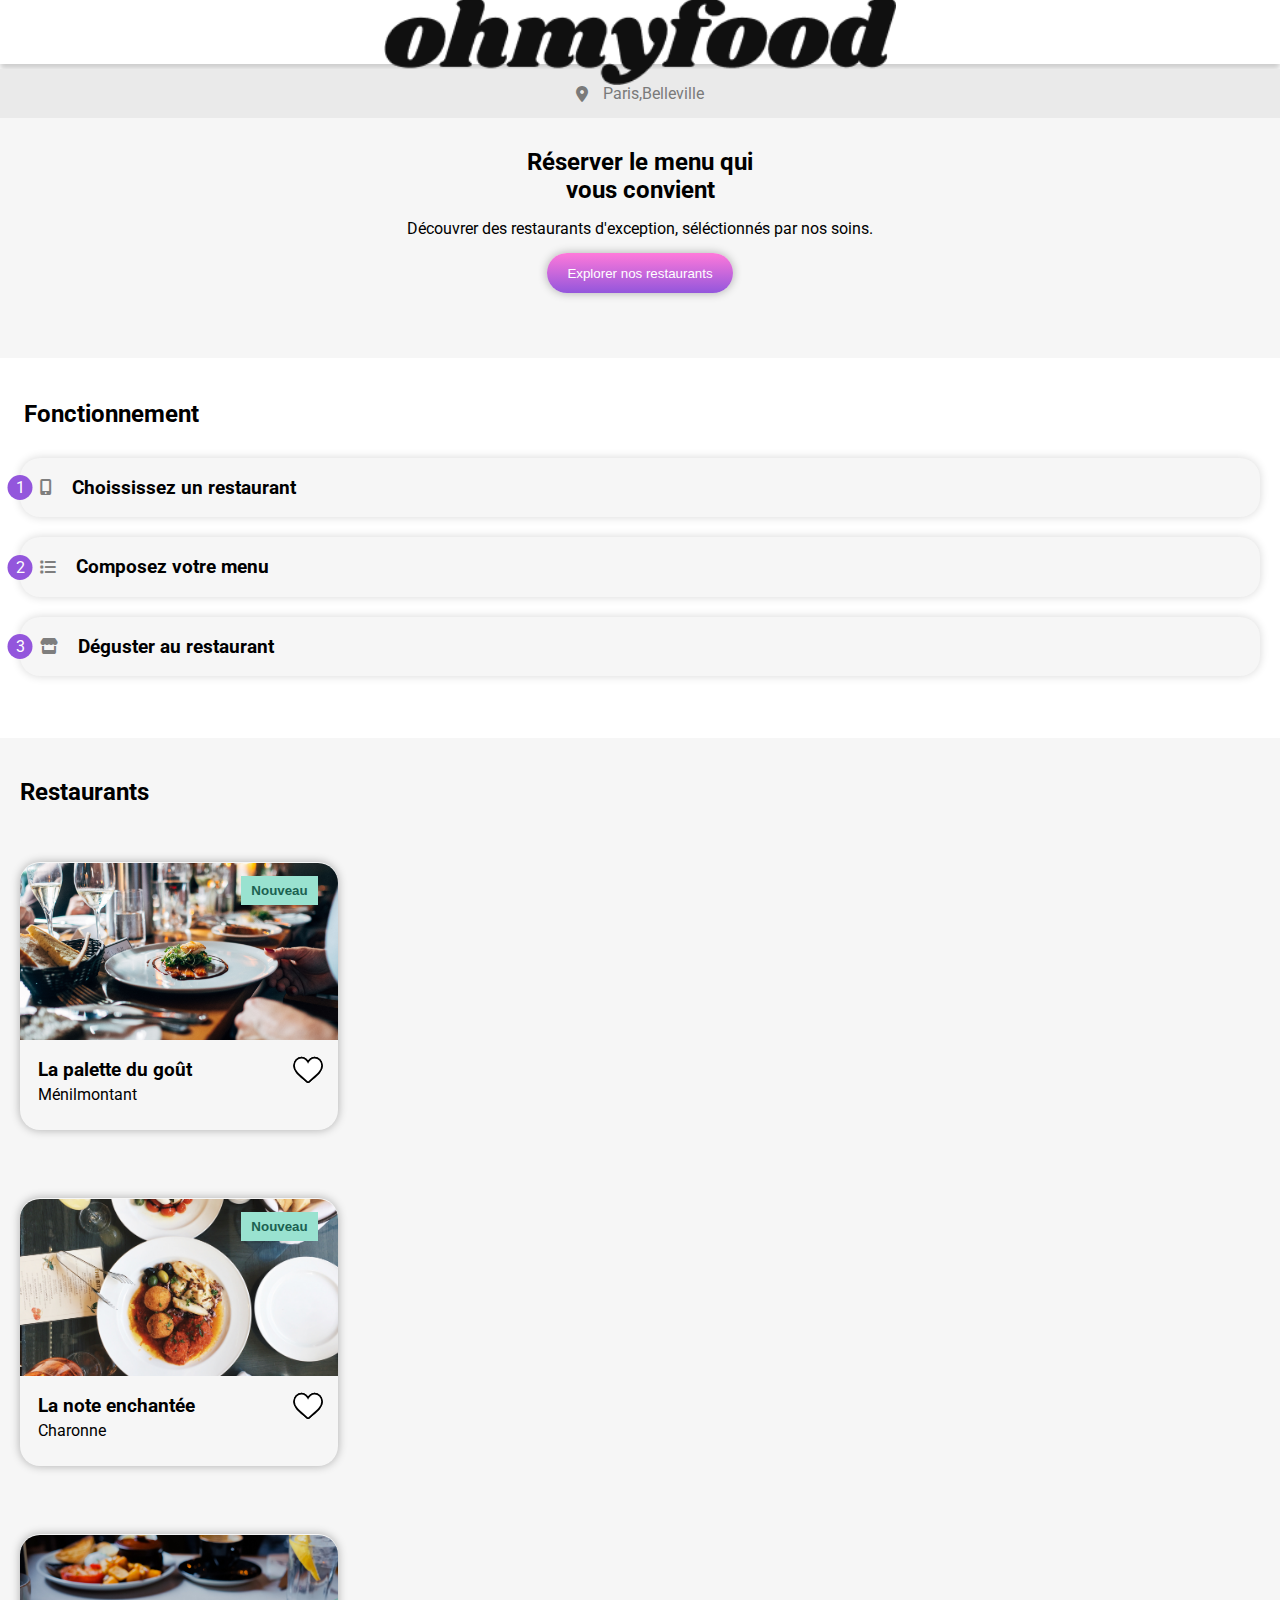
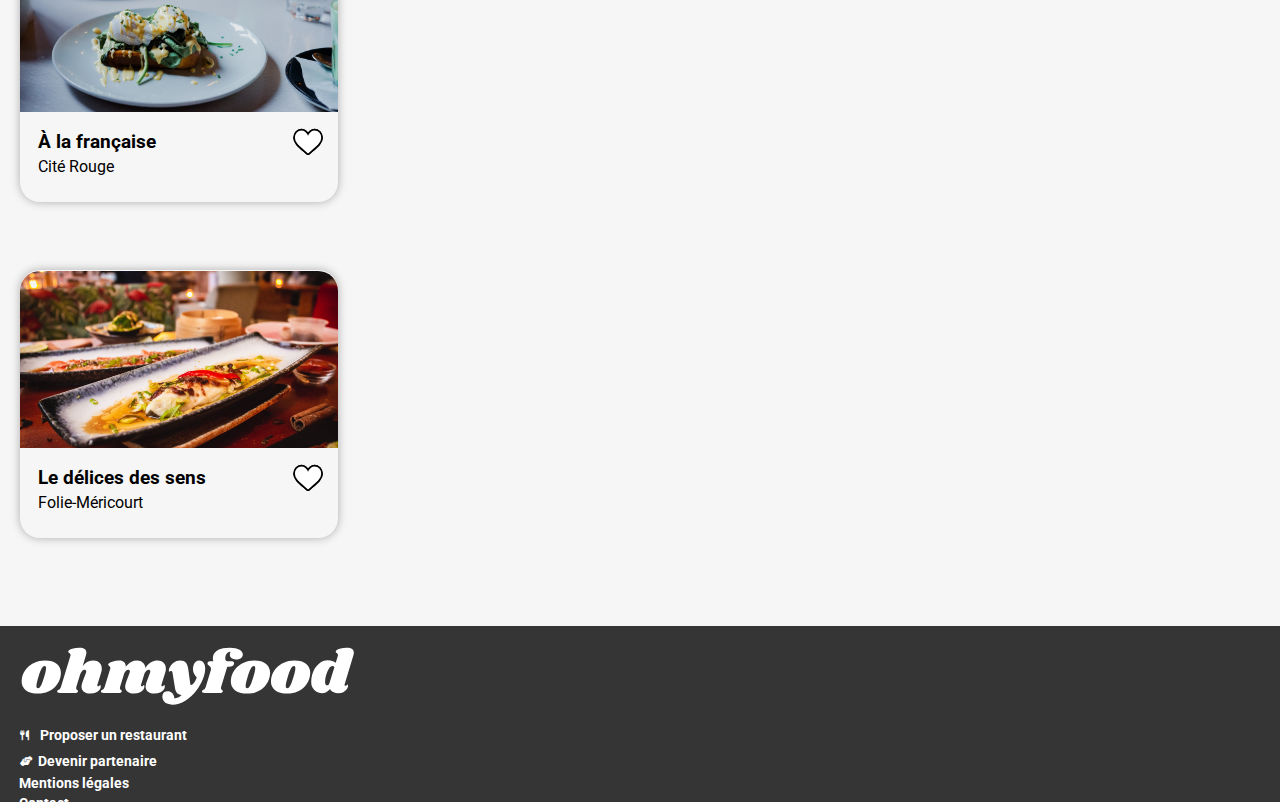
==== index.html @ 9f4c678b "Version Accueil finalisée" ====
<!DOCTYPE html>
<html lang="en">
<head>
    <meta charset="UTF-8">
    <meta http-equiv="X-UA-Compatible" content="IE=edge">
    <meta name="viewport" content="width=device-width, initial-scale=1.0">
    <link rel="stylesheet" href="css/scss/style.css">
    <link rel="stylesheet" href="https://cdnjs.cloudflare.com/ajax/libs/font-awesome/6.1.2/css/all.min.css">
    <link rel="preconnect" href="https://fonts.gstatic.com">
    <link href="https://fonts.googleapis.com/css2?family=Roboto:ital,wght@0,300;0,400;0,500;0,700;1,300;1,400;1,500&display=swap" rel="stylesheet">
    <link href="https://fonts.googleapis.com/css2?family=Shrikhand&display=swap" rel="stylesheet">
    <title>Document</title>
</head>
<body>
   <!-- Loading spinner -->
  <div class="spinner">
    <div class="spinner__border">
      <div class="spinner__center"></div>
    </div>
  </div>
    <header>
        <div>
            <img src="images/logo/ohmyfood.png" alt="" >
        </div>
        <div>
            <i class="fa-solid fa-location-dot"></i>
            <p>Paris,Belleville</p>
        </div>
        
        <div>
            <h1>Réserver le menu qui vous convient</h1>
            <p>Découvrer des restaurants d'exception, séléctionnés par nos soins.</p>
            <button>Explorer nos restaurants</button>
        </div>
    </header>
    <main>
        <div class="sec1">
            <h2>Fonctionnement</h2>
            <div class="categorie-restaurant">
                <div class="process-number">1</div>
                <div class="process-icon" ><i class="fa-solid fa-mobile-screen-button"></i></div>
                <h3>Choississez un restaurant</h3>
            </div>
            <div class="categorie-restaurant">
                <div class="process-number">2</div>
                <div class="process-icon" ><i class="fa-solid fa-list"></i></div>
                <h3>Composez votre menu</h3>
            </div>
            <div class="categorie-restaurant">
                <div class="process-number">3</div>
                <div class="process-icon" ><i class="fa-solid fa-store"></i></div>
                <h3>Déguster au restaurant</h3>
            </div> 
        </div>
        <div class="sec2">
            <h2>Restaurants</h2>
            <div>
                <a href="pages-menu/la-palette-du-goût.html">
                    <div class="restaurant-card">
                        <img src="images/restaurants/restaurant1.jpg" class="image" alt="">
                        <button class="restaurant-card-new"><p>Nouveau</p></button>
                        <h3>La palette du goût</h3>
                        <p>Ménilmontant</p>
                        <svg class="heart heart-full" viewBox="-20 0 550 550"  xml:space="preserve">
                            <path d="M376,30c-27.783,0-53.255,8.804-75.707,26.168c-21.525,16.647-35.856,37.85-44.293,53.268
                                     c-8.437-15.419-22.768-36.621-44.293-53.268C189.255,38.804,163.783,30,136,30C58.468,30,0,93.417,0,177.514
                                     c0,90.854,72.943,153.015,183.369,247.118c18.752,15.981,40.007,34.095,62.099,53.414C248.38,480.596,252.12,482,256,482
                                     s7.62-1.404,10.532-3.953c22.094-19.322,43.348-37.435,62.111-53.425C439.057,330.529,512,268.368,512,177.514
                                     C512,93.417,453.532,30,376,30z"/>
                          <defs>
                            <linearGradient id="text-fill">
                                  <stop offset="0%" stop-color="#9356DC" />
                                  <stop offset="100%" stop-color="#FF79DA" />
                            </linearGradient>
                          </defs>                                   
                        </svg>
                
                        <svg class="heart heart-empty" viewBox="-20 0 550 550"  xml:space="preserve">
                            <path d="M376,30c-27.783,0-53.255,8.804-75.707,26.168c-21.525,16.647-35.856,37.85-44.293,53.268
                                     c-8.437-15.419-22.768-36.621-44.293-53.268C189.255,38.804,163.783,30,136,30C58.468,30,0,93.417,0,177.514
                                     c0,90.854,72.943,153.015,183.369,247.118c18.752,15.981,40.007,34.095,62.099,53.414C248.38,480.596,252.12,482,256,482
                                     s7.62-1.404,10.532-3.953c22.094-19.322,43.348-37.435,62.111-53.425C439.057,330.529,512,268.368,512,177.514
                                     C512,93.417,453.532,30,376,30z"/>
                          <defs>
                            <linearGradient>
                                  <stop offset="0%" stop-color="#9356DC" />
                                  <stop offset="100%" stop-color="#FF79DA" />
                            </linearGradient>
                          </defs>                                   
                        </svg>
                    </div>
                </a>
                <a href="pages-menu/la-note-enchantée.html">
                    <div class="restaurant-card">
                        <img src="images/restaurants/restaurant2.jpg" class="image" alt="">
                        <button class="restaurant-card-new"><p>Nouveau</p></button>
                        <h3>La note enchantée</h3>
                        <p>Charonne</p>
                        <svg class="heart heart-full" viewBox="-20 0 550 550"  xml:space="preserve">
                            <path d="M376,30c-27.783,0-53.255,8.804-75.707,26.168c-21.525,16.647-35.856,37.85-44.293,53.268
                                     c-8.437-15.419-22.768-36.621-44.293-53.268C189.255,38.804,163.783,30,136,30C58.468,30,0,93.417,0,177.514
                                     c0,90.854,72.943,153.015,183.369,247.118c18.752,15.981,40.007,34.095,62.099,53.414C248.38,480.596,252.12,482,256,482
                                     s7.62-1.404,10.532-3.953c22.094-19.322,43.348-37.435,62.111-53.425C439.057,330.529,512,268.368,512,177.514
                                     C512,93.417,453.532,30,376,30z"/>
                          <defs>
                            <linearGradient id="text-fill">
                                  <stop offset="0%" stop-color="#9356DC" />
                                  <stop offset="100%" stop-color="#FF79DA" />
                            </linearGradient>
                          </defs>                                   
                        </svg>
                
                        <svg class="heart heart-empty" viewBox="-20 0 550 550"  xml:space="preserve">
                            <path d="M376,30c-27.783,0-53.255,8.804-75.707,26.168c-21.525,16.647-35.856,37.85-44.293,53.268
                                     c-8.437-15.419-22.768-36.621-44.293-53.268C189.255,38.804,163.783,30,136,30C58.468,30,0,93.417,0,177.514
                                     c0,90.854,72.943,153.015,183.369,247.118c18.752,15.981,40.007,34.095,62.099,53.414C248.38,480.596,252.12,482,256,482
                                     s7.62-1.404,10.532-3.953c22.094-19.322,43.348-37.435,62.111-53.425C439.057,330.529,512,268.368,512,177.514
                                     C512,93.417,453.532,30,376,30z"/>
                          <defs>
                            <linearGradient>
                                  <stop offset="0%" stop-color="#9356DC" />
                                  <stop offset="100%" stop-color="#FF79DA" />
                            </linearGradient>
                          </defs>                                   
                        </svg>
                    </div>
                </a>
                
                <a href="pages-menu/a-la-francaise.html">
                    <div class="restaurant-card">
                        <img src="images/restaurants/restaurant3.jpg" class="image" alt="">
                        <h3>À la française</h3>
                        <p>Cité Rouge</p>
                        <svg class="heart heart-full" viewBox="-20 0 550 550"  xml:space="preserve">
                            <path d="M376,30c-27.783,0-53.255,8.804-75.707,26.168c-21.525,16.647-35.856,37.85-44.293,53.268
                                     c-8.437-15.419-22.768-36.621-44.293-53.268C189.255,38.804,163.783,30,136,30C58.468,30,0,93.417,0,177.514
                                     c0,90.854,72.943,153.015,183.369,247.118c18.752,15.981,40.007,34.095,62.099,53.414C248.38,480.596,252.12,482,256,482
                                     s7.62-1.404,10.532-3.953c22.094-19.322,43.348-37.435,62.111-53.425C439.057,330.529,512,268.368,512,177.514
                                     C512,93.417,453.532,30,376,30z"/>
                          <defs>
                            <linearGradient id="text-fill">
                                  <stop offset="0%" stop-color="#9356DC" />
                                  <stop offset="100%" stop-color="#FF79DA" />
                            </linearGradient>
                          </defs>                                   
                        </svg>
                
                        <svg class="heart heart-empty" viewBox="-20 0 550 550"  xml:space="preserve">
                            <path d="M376,30c-27.783,0-53.255,8.804-75.707,26.168c-21.525,16.647-35.856,37.85-44.293,53.268
                                     c-8.437-15.419-22.768-36.621-44.293-53.268C189.255,38.804,163.783,30,136,30C58.468,30,0,93.417,0,177.514
                                     c0,90.854,72.943,153.015,183.369,247.118c18.752,15.981,40.007,34.095,62.099,53.414C248.38,480.596,252.12,482,256,482
                                     s7.62-1.404,10.532-3.953c22.094-19.322,43.348-37.435,62.111-53.425C439.057,330.529,512,268.368,512,177.514
                                     C512,93.417,453.532,30,376,30z"/>
                          <defs>
                            <linearGradient>
                                  <stop offset="0%" stop-color="#9356DC" />
                                  <stop offset="100%" stop-color="#FF79DA" />
                            </linearGradient>
                          </defs>                                   
                        </svg>
                    </div>
                </a>
                <a href="pages-menu/Le-délice-des-sens.html">
                    <div class="restaurant-card">
                        <img src="images/restaurants/restaurant4.jpg" class="image" alt="">
                        <h3>Le délices des sens</h3>
                        <p>Folie-Méricourt</p>
                        <svg class="heart heart-full" viewBox="-20 0 550 550"  xml:space="preserve">
                            <path d="M376,30c-27.783,0-53.255,8.804-75.707,26.168c-21.525,16.647-35.856,37.85-44.293,53.268
                                     c-8.437-15.419-22.768-36.621-44.293-53.268C189.255,38.804,163.783,30,136,30C58.468,30,0,93.417,0,177.514
                                     c0,90.854,72.943,153.015,183.369,247.118c18.752,15.981,40.007,34.095,62.099,53.414C248.38,480.596,252.12,482,256,482
                                     s7.62-1.404,10.532-3.953c22.094-19.322,43.348-37.435,62.111-53.425C439.057,330.529,512,268.368,512,177.514
                                     C512,93.417,453.532,30,376,30z"/>
                          <defs>
                            <linearGradient id="text-fill">
                                  <stop offset="0%" stop-color="#9356DC" />
                                  <stop offset="100%" stop-color="#FF79DA" />
                            </linearGradient>
                          </defs>                                   
                        </svg>
                
                        <svg class="heart heart-empty" viewBox="-20 0 550 550"  xml:space="preserve">
                            <path d="M376,30c-27.783,0-53.255,8.804-75.707,26.168c-21.525,16.647-35.856,37.85-44.293,53.268
                                     c-8.437-15.419-22.768-36.621-44.293-53.268C189.255,38.804,163.783,30,136,30C58.468,30,0,93.417,0,177.514
                                     c0,90.854,72.943,153.015,183.369,247.118c18.752,15.981,40.007,34.095,62.099,53.414C248.38,480.596,252.12,482,256,482
                                     s7.62-1.404,10.532-3.953c22.094-19.322,43.348-37.435,62.111-53.425C439.057,330.529,512,268.368,512,177.514
                                     C512,93.417,453.532,30,376,30z"/>
                          <defs>
                            <linearGradient>
                                  <stop offset="0%" stop-color="#9356DC" />
                                  <stop offset="100%" stop-color="#FF79DA" />
                            </linearGradient>
                          </defs>                                   
                        </svg>
                    </div>
                </a>
            </div>
        </div>
    </main>
    
    <footer>
        <img src="images/logo/ohmyfood.svg" alt="">
        <div>
            <i class="fas fa-utensils"></i>
            <h4>Proposer un restaurant</h4>
        </div>
        <div>
            <i class="fas fa-hands-helping"></i>
            <h4>Devenir partenaire</h4>
        </div>
        <h4>Mentions légales</h4>
        <h4>Contact</h4>
    </footer>
    
</body>
</html>
---- css/scss/style.css ----
header div:first-child {
  display: flex;
  flex-direction: column;
  justify-content: center;
  align-items: center;
}

header div:first-child img {
  margin: 0 auto;
}

.spinner {
  height: 100%;
  background: white;
  margin: auto;
  position: fixed;
  top: 0;
  left: 0;
  right: 0;
  bottom: 0;
  z-index: 20;
  -webkit-animation: spinner 2s linear;
          animation: spinner 2s linear;
  visibility: hidden;
}
.spinner__border {
  display: flex;
  justify-content: center;
  align-items: center;
  border: 10px solid transparent;
  border-top: 10px solid #b997e3;
  border-bottom: 10px solid rgb(105, 16, 105);
  border-radius: 50%;
  width: 100px;
  height: 100px;
  margin: auto;
  position: fixed;
  top: 0;
  left: 0;
  right: 0;
  bottom: 0;
  -webkit-animation: spinner-border 2s linear;
          animation: spinner-border 2s linear;
  z-index: 10;
  visibility: hidden;
}
.spinner__center {
  width: 15px;
  height: 15px;
  border-radius: 50%;
  background-color: #31957c;
}

@-webkit-keyframes spinner {
  0% {
    visibility: visible;
    opacity: 0.9;
  }
  70% {
    opacity: 0.9;
  }
  100% {
    opacity: 0;
    visibility: hidden;
  }
}

@keyframes spinner {
  0% {
    visibility: visible;
    opacity: 0.9;
  }
  70% {
    opacity: 0.9;
  }
  100% {
    opacity: 0;
    visibility: hidden;
  }
}
@-webkit-keyframes spinner-border {
  0% {
    visibility: visible;
    opacity: 1;
  }
  70% {
    opacity: 1;
  }
  100% {
    transform: rotate(360deg);
    opacity: 0;
    visibility: hidden;
  }
}
@keyframes spinner-border {
  0% {
    visibility: visible;
    opacity: 1;
  }
  70% {
    opacity: 1;
  }
  100% {
    transform: rotate(360deg);
    opacity: 0;
    visibility: hidden;
  }
}
body {
  font-family: "Roboto", sans-serif;
  padding: 0;
  margin: 0;
}

header div:first-child {
  box-shadow: 0px 5px 6px 0px rgba(0, 0, 0, 0.2);
  height: 64px;
}
header div:first-child img {
  width: 40%;
  margin-top: 18px;
}
header div:nth-child(2) {
  display: flex;
  justify-content: center;
  align-items: center;
  background-color: #EAEAEA;
  color: #7a7a7a;
  margin-top: 5px;
  height: 49px;
}
header div:nth-child(2) p {
  text-align: center;
}

header div:nth-child(3) {
  background-color: #F6F6F6;
  height: 240px;
}
header div:nth-child(3) h1 {
  font-size: 24px;
  text-align: center;
  padding-top: 30px;
  max-width: 250px;
  margin: 0 auto;
}
header div:nth-child(3) p {
  text-align: center;
  margin: 15px 20px;
}
header div:nth-child(3) button {
  margin: 0 auto;
  display: flex;
  opacity: 1;
  background: linear-gradient(180deg, #ff79da 0%, #9356dc 100%);
  color: white;
  padding: 0 20px;
  height: 40px;
  align-items: center;
  border: none;
  border-radius: 200px;
  box-shadow: 0px 0px 10px 0px rgba(0, 0, 0, 0.3);
}
header div:nth-child(3) button:hover {
  opacity: 0.8;
  cursor: pointer;
  transition: 0.3s;
  box-shadow: 0px 0px 10px 0px rgba(0, 0, 0, 0.6);
}

.categorie-restaurant {
  background-color: #F6F6F6;
  display: flex;
  align-items: center;
  background: #f6f6f6;
  height: auto;
  width: auto;
  margin: 10px 20px;
  border-radius: 20px;
  position: relative;
  box-shadow: 0px 0px 10px 0px rgba(0, 0, 0, 0.16);
}

.categorie-restaurant:hover {
  opacity: 0.8;
  cursor: pointer;
  transition: 0.3s;
  box-shadow: 0px 0px 10px 0px rgba(0, 0, 0, 0.6);
  background: white;
}

.process-number {
  background-color: #9356DC;
  color: white;
  position: absolute;
  padding: 3px 8px 3px 8px;
  border-radius: 500px;
  transform: translateX(-50%);
}

.process-icon {
  color: #7E7E7E;
  margin: 0 20px;
}

.sec1 {
  display: flex;
  justify-content: center;
  flex-direction: column;
}

.sec2 {
  margin-top: 52px;
  background: #f6f6f6;
  padding: 20px;
  display: flex;
  justify-content: center;
  align-items: center;
  flex-direction: column;
  align-items: flex-start;
}

.image {
  -o-object-fit: cover;
     object-fit: cover;
  height: 177px;
  width: 100%;
  border-radius: 20px 20px 0 0;
  margin-top: -25px;
}

.restaurant-card {
  position: relative;
  display: flex;
  flex-direction: column;
  justify-content: center;
  -webkit-box-align: end;
  -ms-flex-align: end;
  width: 318px;
  border-radius: 20px;
  transform: scale(1);
  box-shadow: 0px 0px 10px 0px rgba(0, 0, 0, 0.3);
  height: 268px;
  margin: 36px 0 68px 0;
}

.restaurant-card-new {
  display: flex;
  justify-content: center;
  align-items: center;
  position: absolute;
  background: #99e2d0;
  top: 14px;
  right: 20px;
  height: 29px;
  width: 77px;
  border: none;
}

.restaurant-card-new p {
  color: #1b6150;
  padding: 10px 20px;
  margin: 0;
  font-weight: bold;
}

.fa-solid.fa-location-dot {
  padding-right: 15px;
}

.sec1 h2 {
  margin-top: 42px;
  margin-left: 24px;
}

.restaurant-card h3 {
  margin-left: 18px;
}

body > main > div.sec2 > div > div > p {
  margin-top: -13px;
  margin-left: 18px;
}

.restaurant-card i {
  width: 2px;
  position: relative;
  top: -41px;
  left: 274px;
  font-size: 27px;
}

footer {
  margin-top: 0;
  background-color: #353535;
  height: 176px;
  color: white;
}

footer svg {
  color: white;
}

footer img {
  width: 26%;
  padding: 21px 0 0 21px;
}

footer div {
  display: flex;
  align-items: center;
}

body > footer > div:nth-child(2) > i {
  font-size: 10px;
  padding-right: 11px;
  margin-left: 20px;
}

body > footer > div:nth-child(3) > i {
  font-size: 10px;
  padding-right: 5px;
  margin-left: 20px;
}

footer h4 {
  font-size: 14px;
}

body > footer > div:nth-child(3) {
  margin-top: -28px;
}

body > footer > h4:nth-child(4) {
  margin: -12px 0 0px 19px;
}

body > footer > h4:nth-child(5) {
  margin: 4px 0 0px 19px;
}

body > main > div.sec2 > div > a {
  text-decoration: none;
  color: black;
}

body > main > div.sec2 > div > a > div > p {
  margin: -14px 0 0 18px;
}

i.fa-regular.fa-heart {
  width: 2px;
  position: relative;
  top: -41px;
  left: 274px;
  font-size: 27px;
}

i.fa-regular.fa-heart {
  width: 2px;
  position: relative;
  top: -41px;
  left: 274px;
  font-size: 27px;
}

.heart {
  width: 30px;
  stroke-width: 30;
  stroke: black;
  fill: white;
  cursor: pointer;
}

.heart-full {
  position: absolute;
  top: 194px;
  left: 273px;
  fill: url(#text-fill);
  stroke: none;
}

.heart-empty {
  width: 30px;
  position: absolute;
  top: 194px;
  left: 273px;
}
.heart-empty:hover {
  opacity: 0;
  transition: 0.5s;
}

.sec2 div:hover {
  cursor: pointer;
  transform: scale(1.03);
  transition: ease 0.4s;
}

.image-1 {
  width: 100%;
  height: 38vh;
}

.logo {
  width: 52%;
  padding: 15px;
  display: flex;
  margin: 0 auto;
}

.menu__sec1 {
  padding: 0 20px;
  width: 90%;
  max-width: 1230px;
  border-radius: 30px 30px 0 0;
  background-color: #F6F6F6;
  position: relative;
  top: -135px;
}
.menu__sec1 h1 {
  font-family: "Shrikhand", cursive;
  font-size: 24px;
  font-weight: bold;
  position: relative;
  top: 22px;
}

.heart {
  width: 30px;
  stroke-width: 30;
  stroke: black;
  fill: white;
  cursor: pointer;
}

.heart-full-2 {
  position: absolute;
  top: 24px;
  left: 316px;
  fill: url(#text-fill);
  stroke: none;
}

.heart-empty-2 {
  width: 30px;
  position: absolute;
  top: 24px;
  left: 316px;
}
.heart-empty-2:hover {
  opacity: 0;
  transition: 0.5s;
}/*# sourceMappingURL=style.css.map */
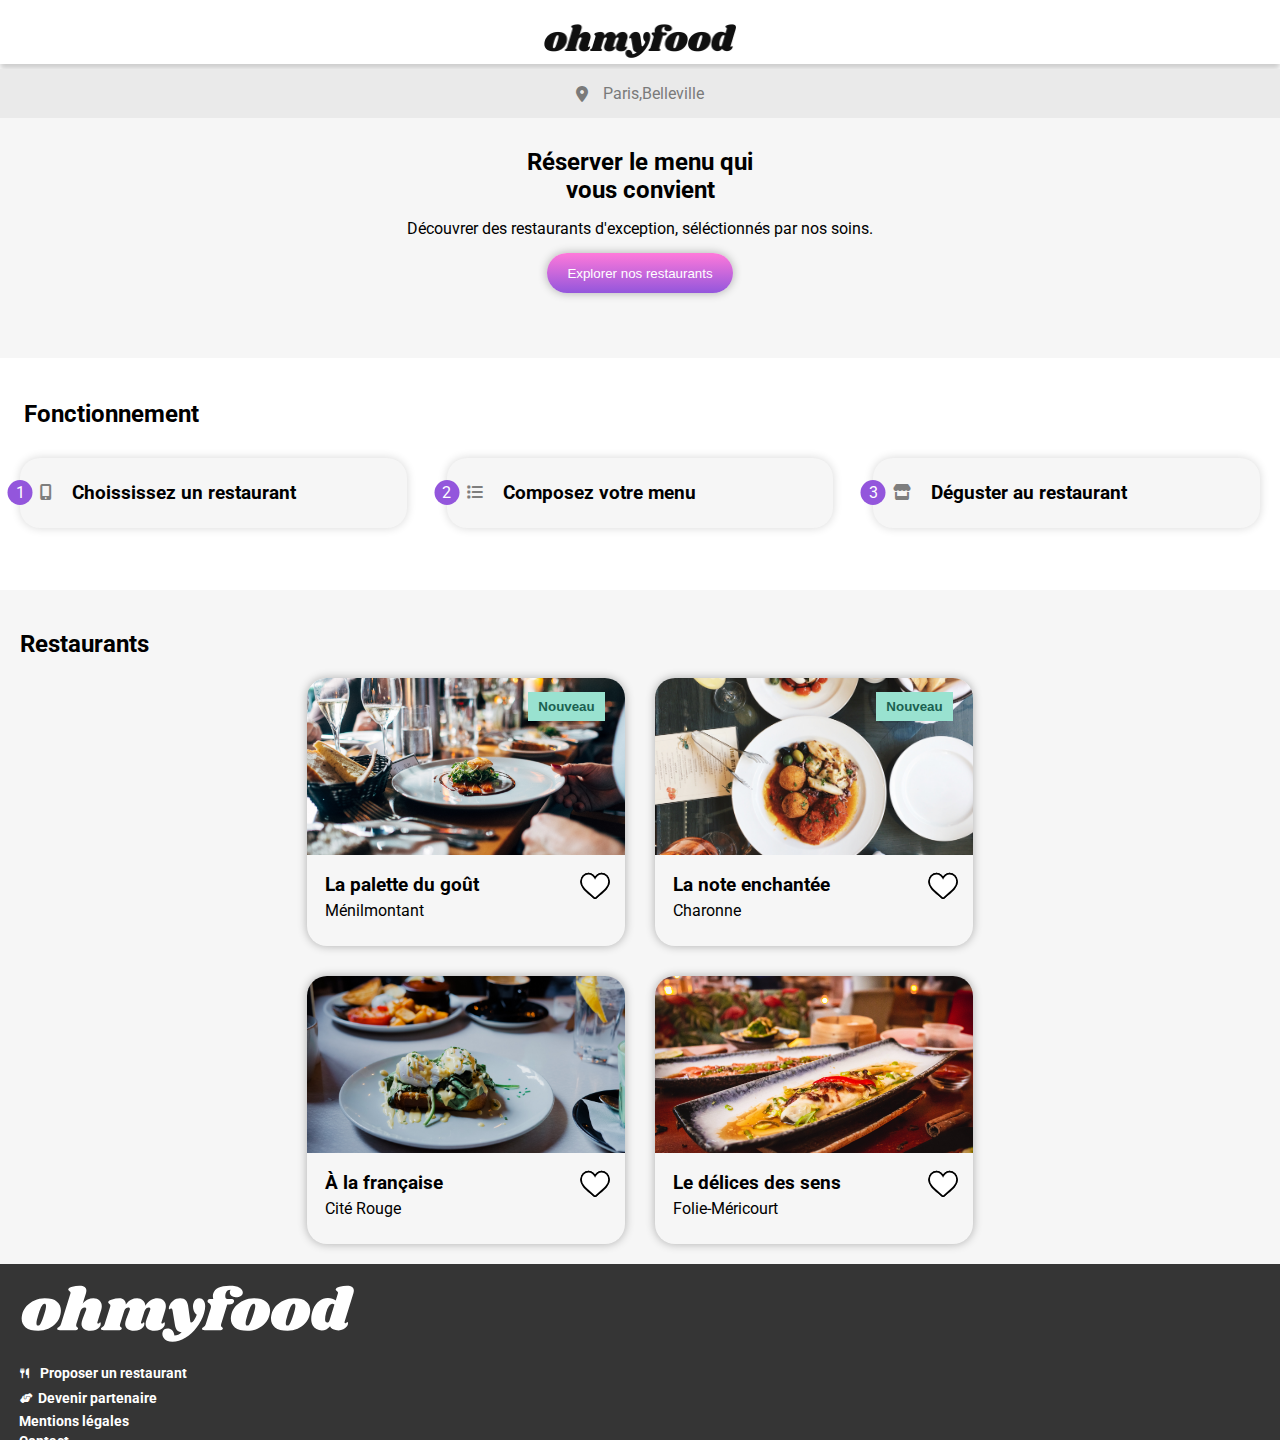
==== commit b9d723c2: "accueil version desktop finalisée" ====
--- a/index.html
+++ b/index.html
@@ -1,8 +1,7 @@
 <!DOCTYPE html>
-<html lang="en">
+<html lang="fr">
 <head>
     <meta charset="UTF-8">
-    <meta http-equiv="X-UA-Compatible" content="IE=edge">
     <meta name="viewport" content="width=device-width, initial-scale=1.0">
     <link rel="stylesheet" href="css/scss/style.css">
     <link rel="stylesheet" href="https://cdnjs.cloudflare.com/ajax/libs/font-awesome/6.1.2/css/all.min.css">
@@ -36,17 +35,17 @@
     <main>
         <div class="sec1">
             <h2>Fonctionnement</h2>
-            <div class="categorie-restaurant">
+            <div class="categorie-restaurant" id="restaurant-1">
                 <div class="process-number">1</div>
                 <div class="process-icon" ><i class="fa-solid fa-mobile-screen-button"></i></div>
                 <h3>Choississez un restaurant</h3>
             </div>
-            <div class="categorie-restaurant">
+            <div class="categorie-restaurant" id="restaurant-2">
                 <div class="process-number">2</div>
                 <div class="process-icon" ><i class="fa-solid fa-list"></i></div>
                 <h3>Composez votre menu</h3>
             </div>
-            <div class="categorie-restaurant">
+            <div class="categorie-restaurant" id="restaurant-3">
                 <div class="process-number">3</div>
                 <div class="process-icon" ><i class="fa-solid fa-store"></i></div>
                 <h3>Déguster au restaurant</h3>
@@ -55,7 +54,7 @@
         <div class="sec2">
             <h2>Restaurants</h2>
             <div>
-                <a href="pages-menu/la-palette-du-goût.html">
+                <a href="pages-menu/la-palette-du-goût.html" id="restaurant-card-1">
                     <div class="restaurant-card">
                         <img src="images/restaurants/restaurant1.jpg" class="image" alt="">
                         <button class="restaurant-card-new"><p>Nouveau</p></button>
@@ -90,8 +89,8 @@
                         </svg>
                     </div>
                 </a>
-                <a href="pages-menu/la-note-enchantée.html">
-                    <div class="restaurant-card">
+                <a href="pages-menu/la-note-enchantée.html" id="restaurant-card-2">
+                    <div class="restaurant-card" >
                         <img src="images/restaurants/restaurant2.jpg" class="image" alt="">
                         <button class="restaurant-card-new"><p>Nouveau</p></button>
                         <h3>La note enchantée</h3>
@@ -126,8 +125,8 @@
                     </div>
                 </a>
                 
-                <a href="pages-menu/a-la-francaise.html">
-                    <div class="restaurant-card">
+                <a href="pages-menu/a-la-francaise.html" id="restaurant-card-3">
+                    <div class="restaurant-card" >
                         <img src="images/restaurants/restaurant3.jpg" class="image" alt="">
                         <h3>À la française</h3>
                         <p>Cité Rouge</p>
@@ -160,8 +159,8 @@
                         </svg>
                     </div>
                 </a>
-                <a href="pages-menu/Le-délice-des-sens.html">
-                    <div class="restaurant-card">
+                <a href="pages-menu/Le-délice-des-sens.html" id="restaurant-card-4">
+                    <div class="restaurant-card" >
                         <img src="images/restaurants/restaurant4.jpg" class="image" alt="">
                         <h3>Le délices des sens</h3>
                         <p>Folie-Méricourt</p>
@@ -198,7 +197,7 @@
         </div>
     </main>
     
-    <footer>
+    <footer id="footer">
         <img src="images/logo/ohmyfood.svg" alt="">
         <div>
             <i class="fas fa-utensils"></i>
--- a/css/scss/style.css
+++ b/css/scss/style.css
@@ -290,8 +290,8 @@
   font-size: 27px;
 }
 
-footer {
-  margin-top: 0;
+#footer {
+  margin-top: 0px;
   background-color: #353535;
   height: 176px;
   color: white;
@@ -410,8 +410,8 @@
 }
 
 .menu__sec1 {
-  padding: 0 20px;
-  width: 90%;
+  height: 1351px;
+  width: 100%;
   max-width: 1230px;
   border-radius: 30px 30px 0 0;
   background-color: #F6F6F6;
@@ -419,11 +419,16 @@
   top: -135px;
 }
 .menu__sec1 h1 {
+  margin-left: 20px;
   font-family: "Shrikhand", cursive;
   font-size: 24px;
   font-weight: bold;
   position: relative;
   top: 22px;
+}
+
+#sec1 {
+  height: 1448px;
 }
 
 .heart {
@@ -451,4 +456,303 @@
 .heart-empty-2:hover {
   opacity: 0;
   transition: 0.5s;
+}
+
+.menu__sec1 h2:nth-child(2) {
+  margin-left: 20px;
+  margin-top: 48px;
+  font-weight: 400;
+  text-transform: uppercase;
+  font-size: 19px;
+}
+.menu__sec1 h2:nth-child(2)::after {
+  content: "";
+  width: 50px;
+  height: 4px;
+  background: #99e2d0;
+  position: absolute;
+  z-index: 20;
+  top: 108px;
+  left: 21px;
+  bottom: -8px;
+}
+
+body > div > h2:nth-child(6) {
+  margin-left: 20px;
+  margin-top: 48px;
+  font-weight: 400;
+  text-transform: uppercase;
+  font-size: 19px;
+}
+body > div > h2:nth-child(6)::after {
+  content: "";
+  width: 50px;
+  height: 4px;
+  background: #99e2d0;
+  position: absolute;
+  z-index: 20;
+  top: 498px;
+  left: 21px;
+  bottom: -8px;
+}
+
+body > div > h2:nth-child(7) {
+  margin-left: 20px;
+  margin-top: 48px;
+  font-weight: 400;
+  text-transform: uppercase;
+  font-size: 19px;
+}
+body > div > h2:nth-child(7)::after {
+  content: "";
+  width: 50px;
+  height: 4px;
+  background: #99e2d0;
+  position: absolute;
+  z-index: 20;
+  top: 607px;
+  left: 21px;
+  bottom: -8px;
+}
+
+body > div > h2:nth-child(10) {
+  margin-left: 20px;
+  margin-top: 48px;
+  font-weight: 400;
+  text-transform: uppercase;
+  font-size: 19px;
+}
+body > div > h2:nth-child(10)::after {
+  content: "";
+  width: 50px;
+  height: 4px;
+  background: #99e2d0;
+  position: absolute;
+  z-index: 20;
+  top: 894px;
+  left: 21px;
+  bottom: -8px;
+}
+
+body > div > h2:nth-child(11) {
+  margin-left: 20px;
+  margin-top: 48px;
+  font-weight: 400;
+  text-transform: uppercase;
+  font-size: 19px;
+}
+body > div > h2:nth-child(11)::after {
+  content: "";
+  width: 50px;
+  height: 4px;
+  background: #99e2d0;
+  position: absolute;
+  z-index: 20;
+  top: 1001px;
+  left: 21px;
+  bottom: -8px;
+}
+
+.menu__case__dish {
+  white-space: nowrap;
+  overflow: hidden;
+  position: relative;
+  cursor: pointer;
+  overflow: hidden;
+  display: flex;
+  flex-direction: column;
+  justify-content: space-between;
+  align-items: center;
+  width: 100%;
+  height: 70px;
+  border-radius: 15px;
+  background-color: white;
+  box-shadow: 5px 5px 15px 5px rgba(0, 0, 0, 0.1);
+}
+.menu__case__dish p {
+  margin: 0;
+  text-overflow: ellipsis;
+  overflow: hidden;
+}
+.menu__case__dish-title {
+  font-weight: bold;
+}
+.menu__case__price {
+  position: relative;
+  left: 288px;
+  top: -51px;
+  padding-right: 20px;
+  font-weight: bold;
+  padding-left: 7px;
+  width: 20px;
+}
+
+div.menu__case__dish-title > p {
+  position: absolute;
+  top: 19px;
+  left: 17px;
+}
+
+div.menu__case__dish-subtitle > p {
+  position: absolute;
+  top: 38px;
+  left: 17px;
+}
+
+.dish-and-price {
+  margin-left: 20px;
+  width: 90%;
+  margin-top: 20px;
+}
+
+.menu__contain-button {
+  display: flex;
+  justify-content: center;
+  align-items: center;
+  width: 100%;
+}
+.menu__button {
+  opacity: 1;
+  background: linear-gradient(180deg, rgb(117, 44, 96) 0%, rgb(140, 116, 170) 100%);
+  color: white;
+  padding: 0 20px;
+  border-radius: 200px;
+  box-shadow: 0px 0px 10px 0px rgba(0, 0, 0, 0.3);
+  padding: 10px 20px;
+  margin: 30px 0;
+  font-size: 18px;
+  background: linear-gradient(180deg, rgb(255, 121, 218) 0%, rgb(147, 86, 220) 100%);
+}
+.menu__button:hover {
+  opacity: 0.8;
+  cursor: pointer;
+  transition: 0.3s;
+  box-shadow: 0px 0px 10px 0px rgba(0, 0, 0, 0.6);
+}
+
+footer {
+  margin-top: -136px;
+  background-color: #353535;
+  height: 176px;
+  color: white;
+}
+
+.dish-and-price {
+  -webkit-animation: fadeInAnimation ease 10s;
+          animation: fadeInAnimation ease 10s;
+  -webkit-animation-fill-mode: forwards;
+          animation-fill-mode: forwards;
+  -webkit-animation-iteration-count: 1;
+          animation-iteration-count: 1;
+}
+
+@-webkit-keyframes fadeInAnimation {
+  0% {
+    opacity: 0;
+  }
+  100% {
+    opacity: 1;
+  }
+}
+
+@keyframes fadeInAnimation {
+  0% {
+    opacity: 0;
+  }
+  100% {
+    opacity: 1;
+  }
+}
+#case-1 {
+  -webkit-animation-delay: 0.4s;
+          animation-delay: 0.4s;
+}
+
+#case-2 {
+  -webkit-animation-delay: 0.5s;
+          animation-delay: 0.5s;
+}
+
+#case-3 {
+  -webkit-animation-delay: 0.6s;
+          animation-delay: 0.6s;
+}
+
+#case-4 {
+  -webkit-animation-delay: 0.7s;
+          animation-delay: 0.7s;
+}
+
+#case-5 {
+  -webkit-animation-delay: 0.8s;
+          animation-delay: 0.8s;
+}
+
+#case-6 {
+  -webkit-animation-delay: 0.9s;
+          animation-delay: 0.9s;
+}
+
+#case-7 {
+  -webkit-animation-delay: 1s;
+          animation-delay: 1s;
+}
+
+#case-8 {
+  -webkit-animation-delay: 1.1s;
+          animation-delay: 1.1s;
+}
+
+#case-9 {
+  -webkit-animation-delay: 1.2s;
+          animation-delay: 1.2s;
+}
+
+@media screen and (min-width: 800px) {
+  header div:first-child img {
+    width: 15%;
+    margin-top: 18px;
+  }
+  .sec1 {
+    display: grid;
+    grid-template-columns: 1fr 1fr 1fr;
+    grid-template-rows: 1fr 1fr;
+    grid-template-areas: "fonc fonc fonc" "restaurant-1 restaurant-2 restaurant-3";
+  }
+  .sec1 h2 {
+    grid-area: fonc;
+  }
+  #restaurant-1 {
+    grid-area: restaurant-1;
+  }
+  #restaurant-2 {
+    grid-area: restaurant-2;
+  }
+  #restaurant-3 {
+    grid-area: restaurant-3;
+  }
+  body > main > div.sec2 > div {
+    display: grid;
+    grid-template-columns: 1fr 1fr;
+    grid-template-rows: 1fr 1fr;
+    grid-template-areas: "restaurant-card-1 restaurant-card-2" "restaurant-card-3 restaurant-card-4";
+    justify-items: center;
+    grid-gap: 30px;
+    margin: auto;
+  }
+  #restaurant-card-1 {
+    grid-area: restaurant-card-1;
+  }
+  #restaurant-card-2 {
+    grid-area: restaurant-card-2;
+  }
+  #restaurant-card-3 {
+    grid-area: restaurant-card-3;
+  }
+  #restaurant-card-4 {
+    grid-area: restaurant-card-4;
+  }
+  .restaurant-card {
+    margin: 0;
+  }
 }/*# sourceMappingURL=style.css.map */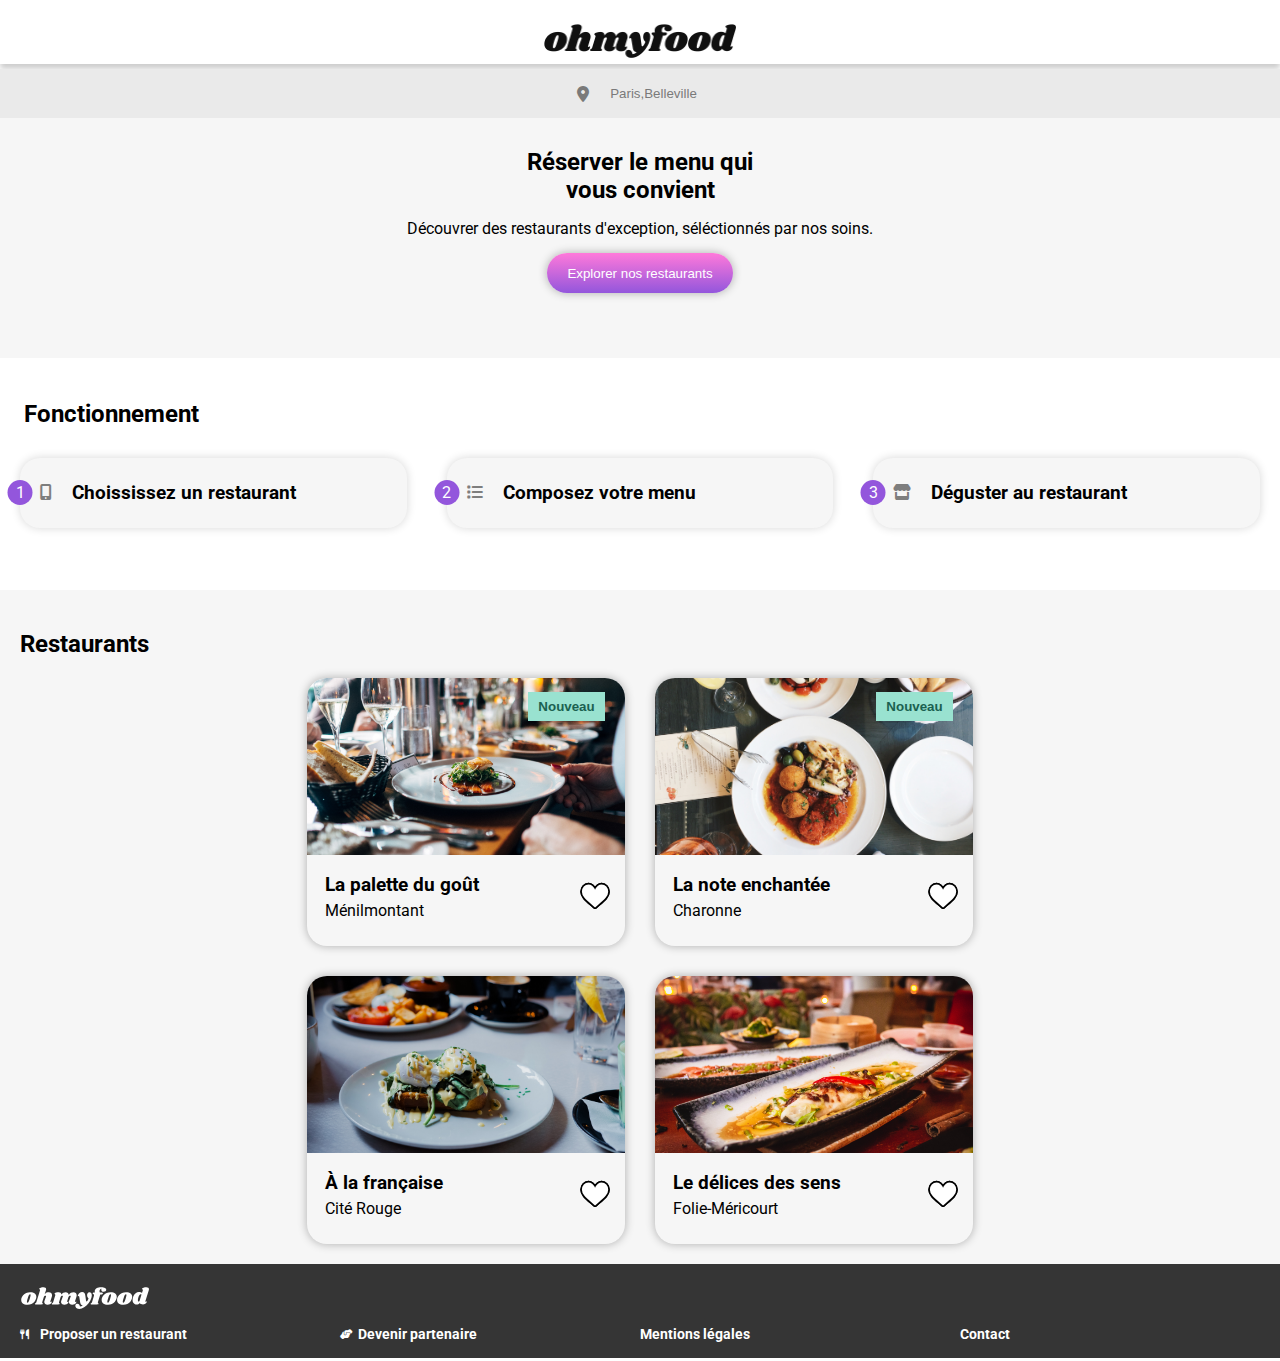
==== commit 73c55d6f: "modification du projet 3" ====
--- a/index.html
+++ b/index.html
@@ -23,7 +23,8 @@
         </div>
         <div>
             <i class="fa-solid fa-location-dot"></i>
-            <p>Paris,Belleville</p>
+            <!-- <p>Paris,Belleville</p> -->
+            <input type="text" value="Paris,Belleville">
         </div>
         
         <div>
--- a/css/scss/style.css
+++ b/css/scss/style.css
@@ -112,6 +112,10 @@
   margin: 0;
 }
 
+body > main > div.sec2 > div {
+  margin: 0 auto;
+}
+
 header div:first-child {
   box-shadow: 0px 5px 6px 0px rgba(0, 0, 0, 0.2);
   height: 64px;
@@ -129,8 +133,12 @@
   margin-top: 5px;
   height: 49px;
 }
-header div:nth-child(2) p {
+header div:nth-child(2) input {
+  border: none;
+  background-color: #EAEAEA;
+  color: #7a7a7a;
   text-align: center;
+  width: 96px;
 }
 
 header div:nth-child(3) {
@@ -374,7 +382,7 @@
 
 .heart-full {
   position: absolute;
-  top: 194px;
+  top: 204px;
   left: 273px;
   fill: url(#text-fill);
   stroke: none;
@@ -383,7 +391,7 @@
 .heart-empty {
   width: 30px;
   position: absolute;
-  top: 194px;
+  top: 204px;
   left: 273px;
 }
 .heart-empty:hover {
@@ -410,9 +418,8 @@
 }
 
 .menu__sec1 {
-  height: 1351px;
+  height: 1211px;
   width: 100%;
-  max-width: 1230px;
   border-radius: 30px 30px 0 0;
   background-color: #F6F6F6;
   position: relative;
@@ -428,7 +435,7 @@
 }
 
 #sec1 {
-  height: 1448px;
+  height: 1295px;
 }
 
 .heart {
@@ -458,14 +465,14 @@
   transition: 0.5s;
 }
 
-.menu__sec1 h2:nth-child(2) {
+body > div > div.menu__sec2 > h2:nth-child(1), #sec1 > div.menu__sec2 > h2:nth-child(1) {
   margin-left: 20px;
   margin-top: 48px;
   font-weight: 400;
   text-transform: uppercase;
   font-size: 19px;
 }
-.menu__sec1 h2:nth-child(2)::after {
+body > div > div.menu__sec2 > h2:nth-child(1)::after, #sec1 > div.menu__sec2 > h2:nth-child(1)::after {
   content: "";
   width: 50px;
   height: 4px;
@@ -477,80 +484,50 @@
   bottom: -8px;
 }
 
-body > div > h2:nth-child(6) {
+body > div > div.menu__sec2 > h2:nth-child(3), #sec1 > div.menu__sec2 > h2:nth-child(3) {
   margin-left: 20px;
   margin-top: 48px;
   font-weight: 400;
   text-transform: uppercase;
   font-size: 19px;
 }
-body > div > h2:nth-child(6)::after {
+body > div > div.menu__sec2 > h2:nth-child(3)::after, #sec1 > div.menu__sec2 > h2:nth-child(3)::after {
   content: "";
   width: 50px;
   height: 4px;
   background: #99e2d0;
   position: absolute;
   z-index: 20;
-  top: 498px;
+  top: 446px;
   left: 21px;
   bottom: -8px;
 }
 
-body > div > h2:nth-child(7) {
+#sec1 > div.menu__sec2 > h2:nth-child(3)::after {
+  top: 537px;
+}
+
+body > div > div.menu__sec2 > h2:nth-child(5), #sec1 > div.menu__sec2 > h2:nth-child(5) {
   margin-left: 20px;
   margin-top: 48px;
   font-weight: 400;
   text-transform: uppercase;
   font-size: 19px;
 }
-body > div > h2:nth-child(7)::after {
+body > div > div.menu__sec2 > h2:nth-child(5)::after, #sec1 > div.menu__sec2 > h2:nth-child(5)::after {
   content: "";
   width: 50px;
   height: 4px;
   background: #99e2d0;
   position: absolute;
   z-index: 20;
-  top: 607px;
+  top: 785px;
   left: 21px;
   bottom: -8px;
 }
 
-body > div > h2:nth-child(10) {
-  margin-left: 20px;
-  margin-top: 48px;
-  font-weight: 400;
-  text-transform: uppercase;
-  font-size: 19px;
-}
-body > div > h2:nth-child(10)::after {
-  content: "";
-  width: 50px;
-  height: 4px;
-  background: #99e2d0;
-  position: absolute;
-  z-index: 20;
-  top: 894px;
-  left: 21px;
-  bottom: -8px;
-}
-
-body > div > h2:nth-child(11) {
-  margin-left: 20px;
-  margin-top: 48px;
-  font-weight: 400;
-  text-transform: uppercase;
-  font-size: 19px;
-}
-body > div > h2:nth-child(11)::after {
-  content: "";
-  width: 50px;
-  height: 4px;
-  background: #99e2d0;
-  position: absolute;
-  z-index: 20;
-  top: 1001px;
-  left: 21px;
-  bottom: -8px;
+#sec1 > div.menu__sec2 > h2:nth-child(5)::after {
+  top: 876px;
 }
 
 .menu__case__dish {
@@ -564,6 +541,7 @@
   justify-content: space-between;
   align-items: center;
   width: 100%;
+  font-size: 16px;
   height: 70px;
   border-radius: 15px;
   background-color: white;
@@ -579,7 +557,7 @@
 }
 .menu__case__price {
   position: relative;
-  left: 288px;
+  left: 85%;
   top: -51px;
   padding-right: 20px;
   font-weight: bold;
@@ -591,6 +569,10 @@
   position: absolute;
   top: 19px;
   left: 17px;
+}
+
+div.menu__grid__case:hover > div.dish-and-price > div.menu__case__dish > div.menu__case__dish-title > p {
+  width: 225px;
 }
 
 div.menu__case__dish-subtitle > p {
@@ -619,7 +601,8 @@
   border-radius: 200px;
   box-shadow: 0px 0px 10px 0px rgba(0, 0, 0, 0.3);
   padding: 10px 20px;
-  margin: 30px 0;
+  z-index: 20;
+  margin-top: 35px;
   font-size: 18px;
   background: linear-gradient(180deg, rgb(255, 121, 218) 0%, rgb(147, 86, 220) 100%);
 }
@@ -628,6 +611,10 @@
   cursor: pointer;
   transition: 0.3s;
   box-shadow: 0px 0px 10px 0px rgba(0, 0, 0, 0.6);
+}
+
+#button-1 {
+  margin-top: -9px;
 }
 
 footer {
@@ -708,6 +695,103 @@
           animation-delay: 1.2s;
 }
 
+.menu__grid__case {
+  position: relative;
+  cursor: pointer;
+  overflow: hidden;
+  display: flex;
+  justify-content: space-between;
+  align-items: center;
+  width: 100%;
+  height: 70px;
+  border-radius: 15px;
+  margin-bottom: 21px;
+}
+.menu__grid__case:active .validation__box {
+  display: flex;
+  justify-content: center;
+  align-items: center;
+  -webkit-animation: slide-left 0.5s ease;
+          animation: slide-left 0.5s ease;
+  transform-origin: right;
+}
+.menu__grid__case:active .menu__case__price {
+  -webkit-animation: slides-left 0.5s cubic-bezier(0.25, 0.46, 0.45, 0.94) both;
+          animation: slides-left 0.5s cubic-bezier(0.25, 0.46, 0.45, 0.94) both;
+}
+.menu__grid__case .validation__box {
+  display: none;
+  position: relative;
+  background: #31957c;
+  border-radius: 0 15px 15px 0;
+  right: 8%;
+  padding: 0 13px;
+  height: 100%;
+}
+.menu__grid__case .validation__box i {
+  font-size: 30px;
+  color: white;
+  transform: rotate(180deg);
+  -webkit-animation: rotate 0.5s both;
+          animation: rotate 0.5s both;
+}
+
+.menu__grid__case:hover .menu__case__dish p {
+  margin: 0;
+  text-overflow: ellipsis;
+  overflow: hidden;
+  width: 256px;
+}
+
+@-webkit-keyframes rotate {
+  0% {
+    transform: rotate(0);
+  }
+  100% {
+    transform: rotate(360deg);
+  }
+}
+
+@keyframes rotate {
+  0% {
+    transform: rotate(0);
+  }
+  100% {
+    transform: rotate(360deg);
+  }
+}
+@-webkit-keyframes slide-left {
+  0% {
+    transform: scaleX(0);
+  }
+  100% {
+    transform: scaleX(-50px);
+  }
+}
+@keyframes slide-left {
+  0% {
+    transform: scaleX(0);
+  }
+  100% {
+    transform: scaleX(-50px);
+  }
+}
+@-webkit-keyframes slides-left {
+  0% {
+    transform: translateX(0);
+  }
+  100% {
+    transform: translateX(-50px);
+  }
+}
+@keyframes slides-left {
+  0% {
+    transform: translateX(0);
+  }
+  100% {
+    transform: translateX(-50px);
+  }
+}
 @media screen and (min-width: 800px) {
   header div:first-child img {
     width: 15%;
@@ -755,4 +839,149 @@
   .restaurant-card {
     margin: 0;
   }
+  #footer {
+    display: grid;
+    grid-template-columns: 25% 25% 25% 25%;
+    grid-template-rows: 50% 50%;
+    grid-template-areas: "logo-1 logo-1 logo-1 logo-1" "prop-restaurant partenariat mention contact";
+    align-items: center;
+    margin: 0;
+    height: 94px;
+  }
+  #footer > img {
+    width: 10%;
+    grid-area: logo-1;
+  }
+  #footer > div:nth-child(2) {
+    grid-area: prop-restaurant;
+    margin: 0;
+  }
+  #footer > div:nth-child(3) {
+    grid-area: partenariat;
+    margin: 0;
+  }
+  #footer > h4:nth-child(4) {
+    grid-area: mention;
+    margin: 0;
+  }
+  #footer > h4:nth-child(5) {
+    grid-area: contact;
+    margin: 0;
+  }
+}
+@media screen and (min-width: 1285px) {
+  body > header > a > i {
+    width: 50px;
+    height: 50px;
+    position: absolute;
+    left: 35px;
+    top: 23px;
+    font-size: 20px;
+  }
+  body > div > div:nth-child(1) > svg.heart.heart-full-2, body > div > div:nth-child(1) > svg.heart.heart-empty-2 {
+    margin-left: 889px;
+  }
+  .menu__grid__case .validation__box {
+    display: none;
+    position: absolute;
+    background: #31957c;
+    border-radius: 0 15px 15px 0;
+    right: 19%;
+    padding: 0 13px;
+    height: 100%;
+  }
+  .dish-and-price {
+    width: 76%;
+  }
+  .menu__grid__case {
+    margin-bottom: 26px;
+  }
+  .menu__case__price {
+    left: 88%;
+  }
+  .menu__sec1 {
+    height: 566px;
+  }
+  #sec1 {
+    height: 700px;
+  }
+  .menu__sec2 {
+    display: grid;
+    grid-template-columns: 1fr 1fr 1fr;
+    grid-template-rows: 0.1fr 0.1fr;
+    grid-template-areas: "titre-1 titre-2 titre-3" "case-1 case-2 case-3";
+    align-items: center;
+  }
+  body > div > div.menu__sec2 > h2:nth-child(1), #sec1 > div.menu__sec2 > h2:nth-child(1) {
+    grid-area: titre-1;
+    margin-top: 22px;
+  }
+  body > div > div.menu__sec2 > h2:nth-child(1)::after, #sec1 > div.menu__sec2 > h2:nth-child(1)::after {
+    top: 100px;
+  }
+  body > div > div.menu__sec2 > h2:nth-child(3), #sec1 > div.menu__sec2 > h2:nth-child(3) {
+    grid-area: titre-2;
+    margin-top: 22px;
+  }
+  body > div > div.menu__sec2 > h2:nth-child(3)::after, #sec1 > div.menu__sec2 > h2:nth-child(3)::after {
+    top: 100px;
+    left: 34.7%;
+  }
+  body > div > div.menu__sec2 > h2:nth-child(5), #sec1 > div.menu__sec2 > h2:nth-child(5) {
+    grid-area: titre-3;
+    margin-top: 22px;
+  }
+  body > div > div.menu__sec2 > h2:nth-child(5)::after, #sec1 > div.menu__sec2 > h2:nth-child(5)::after {
+    top: 100px;
+    left: 68.2%;
+  }
+  body > div > div.menu__sec2 > div:nth-child(2) {
+    grid-area: case-1;
+  }
+  body > div > div.menu__sec2 > div:nth-child(4) {
+    grid-area: case-2;
+  }
+  body > div > div.menu__sec2 > div:nth-child(6) {
+    grid-area: case-3;
+  }
+  .logo {
+    width: 13%;
+  }
+  .image-1 {
+    height: 90vh;
+    margin-top: 0;
+    width: 100%;
+    height: 309px;
+    -o-object-fit: cover;
+    object-fit: cover;
+  }
+  footer {
+    display: grid;
+    grid-template-columns: 25% 25% 25% 25%;
+    grid-template-rows: 50% 50%;
+    grid-template-areas: "logo-1 logo-1 logo-1 logo-1" "prop-restaurant partenariat mention contact";
+    align-items: center;
+    margin: -132px 0 0 0;
+    height: 94px;
+  }
+  footer > img {
+    width: 10%;
+    grid-area: logo-1;
+  }
+  footer > div:nth-child(2) {
+    grid-area: prop-restaurant;
+    margin: 0;
+  }
+  body > footer > div:nth-child(3) {
+    grid-area: partenariat;
+    margin: 0;
+  }
+  body > footer > h4:nth-child(4) {
+    grid-area: mention;
+    margin: 0;
+  }
+  footer > h4:nth-child(5) {
+    grid-area: contact;
+    margin: 0;
+  }
 }/*# sourceMappingURL=style.css.map */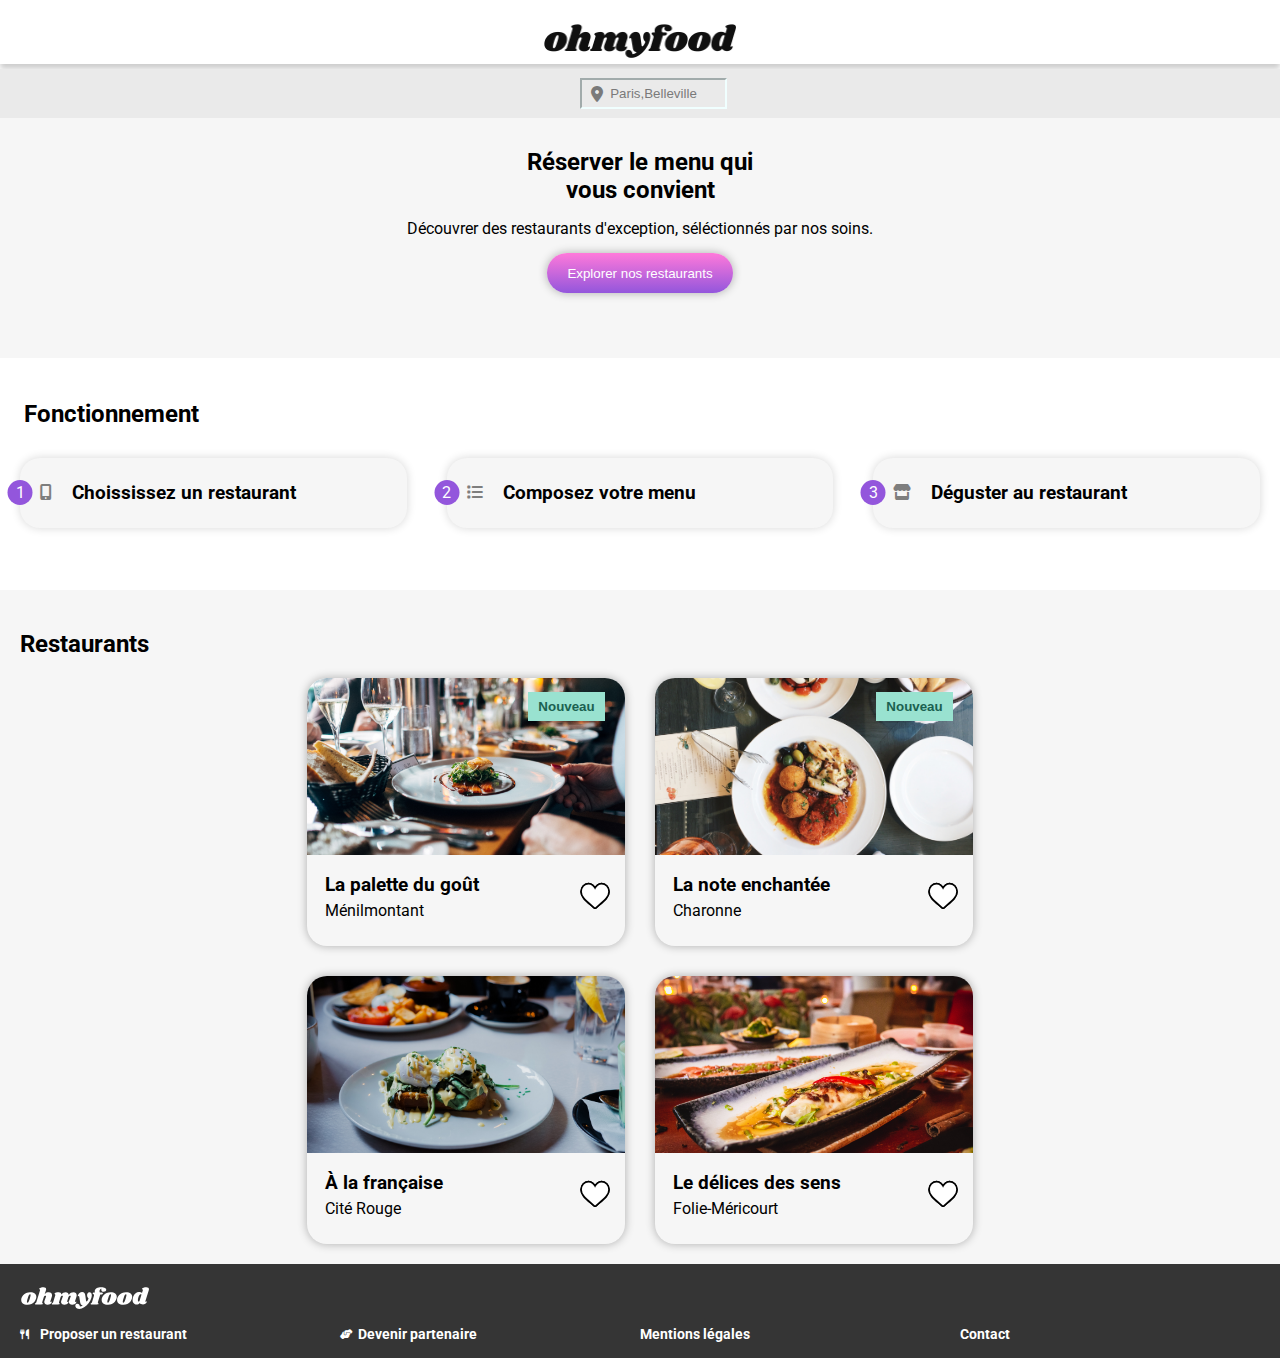
==== commit 85f0eeaf: "avancement projet" ====
--- a/index.html
+++ b/index.html
@@ -23,7 +23,6 @@
         </div>
         <div>
             <i class="fa-solid fa-location-dot"></i>
-            <!-- <p>Paris,Belleville</p> -->
             <input type="text" value="Paris,Belleville">
         </div>
         
--- a/css/scss/style.css
+++ b/css/scss/style.css
@@ -134,11 +134,13 @@
   height: 49px;
 }
 header div:nth-child(2) input {
-  border: none;
+  width: 146px;
+  border-color: azure;
+  height: 25px;
   background-color: #EAEAEA;
   color: #7a7a7a;
   text-align: center;
-  width: 96px;
+  width: 139px;
 }
 
 header div:nth-child(3) {
@@ -235,6 +237,16 @@
   width: 100%;
   border-radius: 20px 20px 0 0;
   margin-top: -25px;
+}
+
+body > header > a > i {
+  width: 50px;
+  height: 50px;
+  position: absolute;
+  left: 35px;
+  top: 23px;
+  font-size: 25px;
+  color: black;
 }
 
 .restaurant-card {
@@ -274,6 +286,8 @@
 
 .fa-solid.fa-location-dot {
   padding-right: 15px;
+  position: relative;
+  left: 38px;
 }
 
 .sec1 h2 {
@@ -406,12 +420,20 @@
 }
 
 .image-1 {
+  height: 90vh;
+  margin-top: 0;
   width: 100%;
-  height: 38vh;
+  height: 309px;
+  -o-object-fit: cover;
+  object-fit: cover;
+}
+
+body > header > a > i {
+  margin-top: -9px;
 }
 
 .logo {
-  width: 52%;
+  width: 30%;
   padding: 15px;
   display: flex;
   margin: 0 auto;
@@ -765,7 +787,7 @@
     transform: scaleX(0);
   }
   100% {
-    transform: scaleX(-50px);
+    transform: scaleX(-50);
   }
 }
 @keyframes slide-left {
@@ -773,7 +795,7 @@
     transform: scaleX(0);
   }
   100% {
-    transform: scaleX(-50px);
+    transform: scaleX(-50);
   }
 }
 @-webkit-keyframes slides-left {
@@ -876,22 +898,23 @@
     position: absolute;
     left: 35px;
     top: 23px;
-    font-size: 20px;
+    font-size: 25px;
+    color: black;
   }
   body > div > div:nth-child(1) > svg.heart.heart-full-2, body > div > div:nth-child(1) > svg.heart.heart-empty-2 {
-    margin-left: 889px;
+    margin-left: 960px;
   }
   .menu__grid__case .validation__box {
     display: none;
     position: absolute;
     background: #31957c;
     border-radius: 0 15px 15px 0;
-    right: 19%;
+    right: 4%;
     padding: 0 13px;
     height: 100%;
   }
   .dish-and-price {
-    width: 76%;
+    width: 91%;
   }
   .menu__grid__case {
     margin-bottom: 26px;
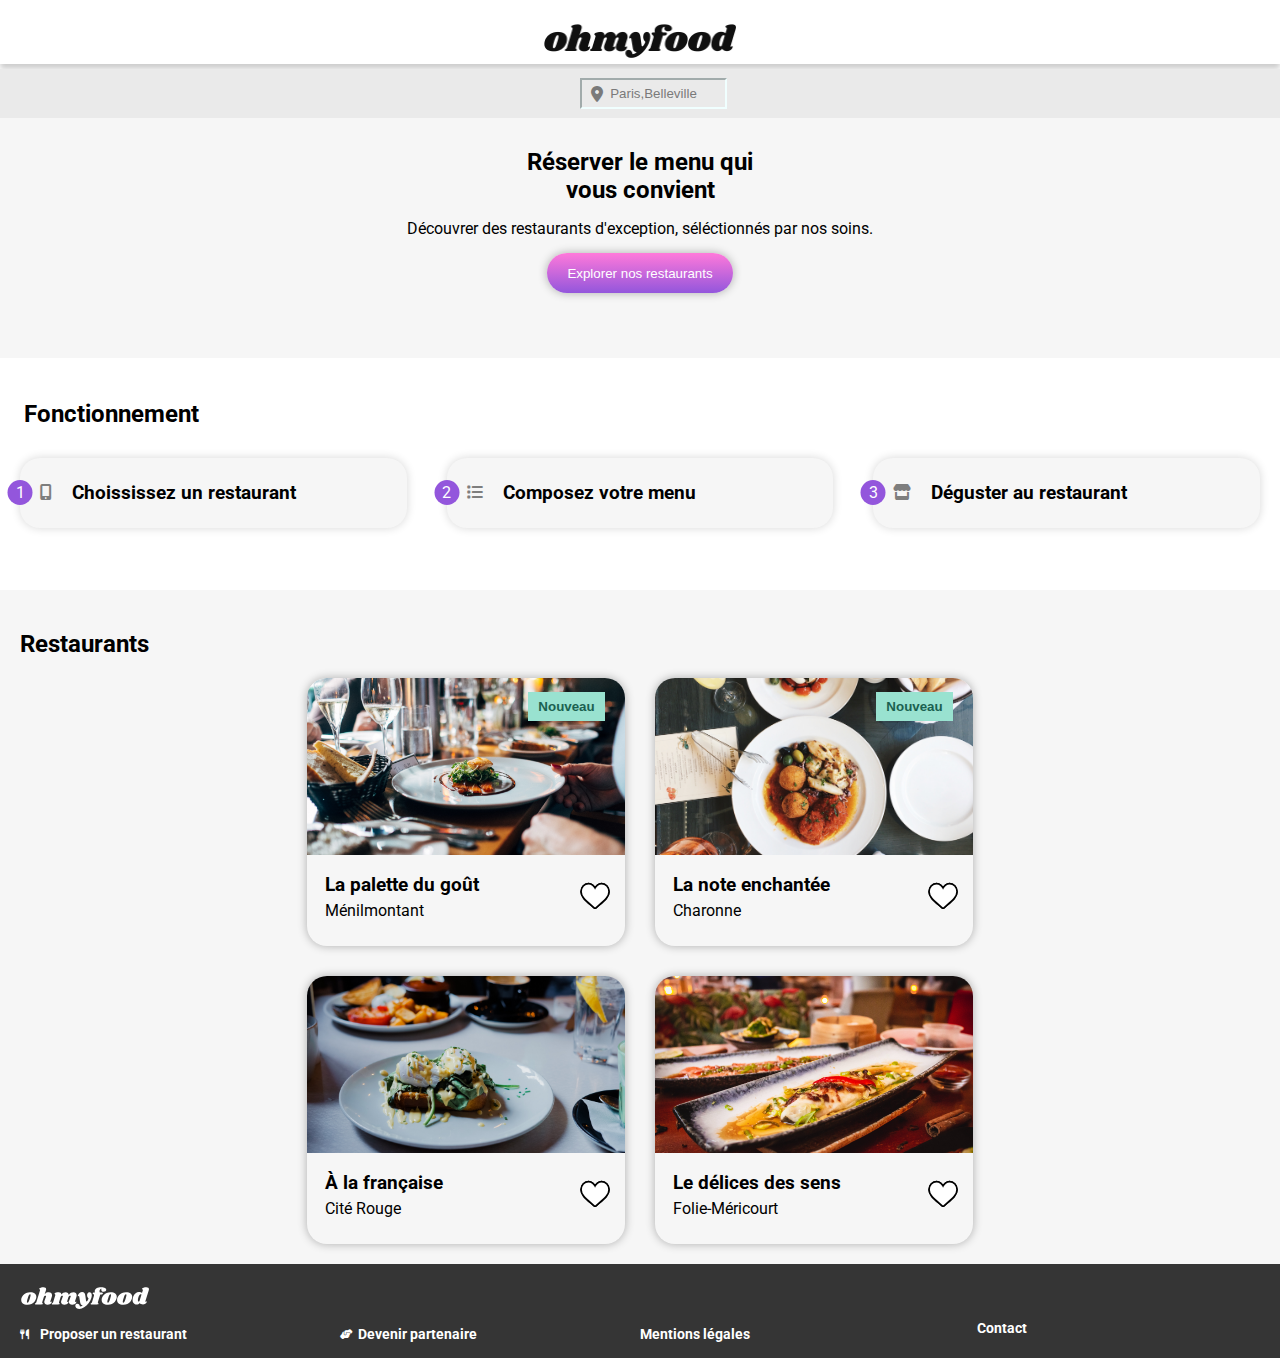
==== commit e7e96310: "en cours de finalité" ====
--- a/index.html
+++ b/index.html
@@ -8,7 +8,7 @@
     <link rel="preconnect" href="https://fonts.gstatic.com">
     <link href="https://fonts.googleapis.com/css2?family=Roboto:ital,wght@0,300;0,400;0,500;0,700;1,300;1,400;1,500&display=swap" rel="stylesheet">
     <link href="https://fonts.googleapis.com/css2?family=Shrikhand&display=swap" rel="stylesheet">
-    <title>Document</title>
+    <title>Accueil</title>
 </head>
 <body>
    <!-- Loading spinner -->
@@ -208,7 +208,7 @@
             <h4>Devenir partenaire</h4>
         </div>
         <h4>Mentions légales</h4>
-        <h4>Contact</h4>
+        <a href="mailto:test@ohmyfood.com"><h4>Contact</h4></a>
     </footer>
     
 </body>
--- a/css/scss/style.css
+++ b/css/scss/style.css
@@ -106,6 +106,16 @@
     visibility: hidden;
   }
 }
+body > footer > a {
+  text-decoration: none;
+}
+
+body > footer > a > h4 {
+  color: white;
+  margin-left: 17px;
+  margin-top: 7px;
+}
+
 body {
   font-family: "Roboto", sans-serif;
   padding: 0;
@@ -430,6 +440,7 @@
 
 body > header > a > i {
   margin-top: -9px;
+  font-size: 20px;
 }
 
 .logo {
@@ -471,7 +482,7 @@
 .heart-full-2 {
   position: absolute;
   top: 24px;
-  left: 316px;
+  left: 90%;
   fill: url(#text-fill);
   stroke: none;
 }
@@ -480,7 +491,7 @@
   width: 30px;
   position: absolute;
   top: 24px;
-  left: 316px;
+  left: 90%;
 }
 .heart-empty-2:hover {
   opacity: 0;
@@ -649,10 +660,6 @@
 .dish-and-price {
   -webkit-animation: fadeInAnimation ease 10s;
           animation: fadeInAnimation ease 10s;
-  -webkit-animation-fill-mode: forwards;
-          animation-fill-mode: forwards;
-  -webkit-animation-iteration-count: 1;
-          animation-iteration-count: 1;
 }
 
 @-webkit-keyframes fadeInAnimation {
@@ -729,7 +736,7 @@
   border-radius: 15px;
   margin-bottom: 21px;
 }
-.menu__grid__case:active .validation__box {
+.menu__grid__case:hover .validation__box {
   display: flex;
   justify-content: center;
   align-items: center;
@@ -737,7 +744,7 @@
           animation: slide-left 0.5s ease;
   transform-origin: right;
 }
-.menu__grid__case:active .menu__case__price {
+.menu__grid__case:hover .menu__case__price {
   -webkit-animation: slides-left 0.5s cubic-bezier(0.25, 0.46, 0.45, 0.94) both;
           animation: slides-left 0.5s cubic-bezier(0.25, 0.46, 0.45, 0.94) both;
 }
@@ -746,7 +753,7 @@
   position: relative;
   background: #31957c;
   border-radius: 0 15px 15px 0;
-  right: 8%;
+  right: 0px;
   padding: 0 13px;
   height: 100%;
 }
@@ -787,7 +794,7 @@
     transform: scaleX(0);
   }
   100% {
-    transform: scaleX(-50);
+    transform: scaleX(-50px);
   }
 }
 @keyframes slide-left {
@@ -795,7 +802,7 @@
     transform: scaleX(0);
   }
   100% {
-    transform: scaleX(-50);
+    transform: scaleX(-50px);
   }
 }
 @-webkit-keyframes slides-left {
@@ -886,9 +893,14 @@
     grid-area: mention;
     margin: 0;
   }
-  #footer > h4:nth-child(5) {
+  #footer > a > h4:nth-child(5) {
     grid-area: contact;
     margin: 0;
+  }
+}
+@media screen and (min-width: 464px) {
+  .logo {
+    width: 114px;
   }
 }
 @media screen and (min-width: 1285px) {
@@ -902,7 +914,7 @@
     color: black;
   }
   body > div > div:nth-child(1) > svg.heart.heart-full-2, body > div > div:nth-child(1) > svg.heart.heart-empty-2 {
-    margin-left: 960px;
+    margin-left: 73px;
   }
   .menu__grid__case .validation__box {
     display: none;
@@ -921,6 +933,8 @@
   }
   .menu__case__price {
     left: 88%;
+    margin-top: 10px;
+    font-size: 14px;
   }
   .menu__sec1 {
     height: 566px;
@@ -1003,7 +1017,7 @@
     grid-area: mention;
     margin: 0;
   }
-  footer > h4:nth-child(5) {
+  body > footer > a > h4 {
     grid-area: contact;
     margin: 0;
   }
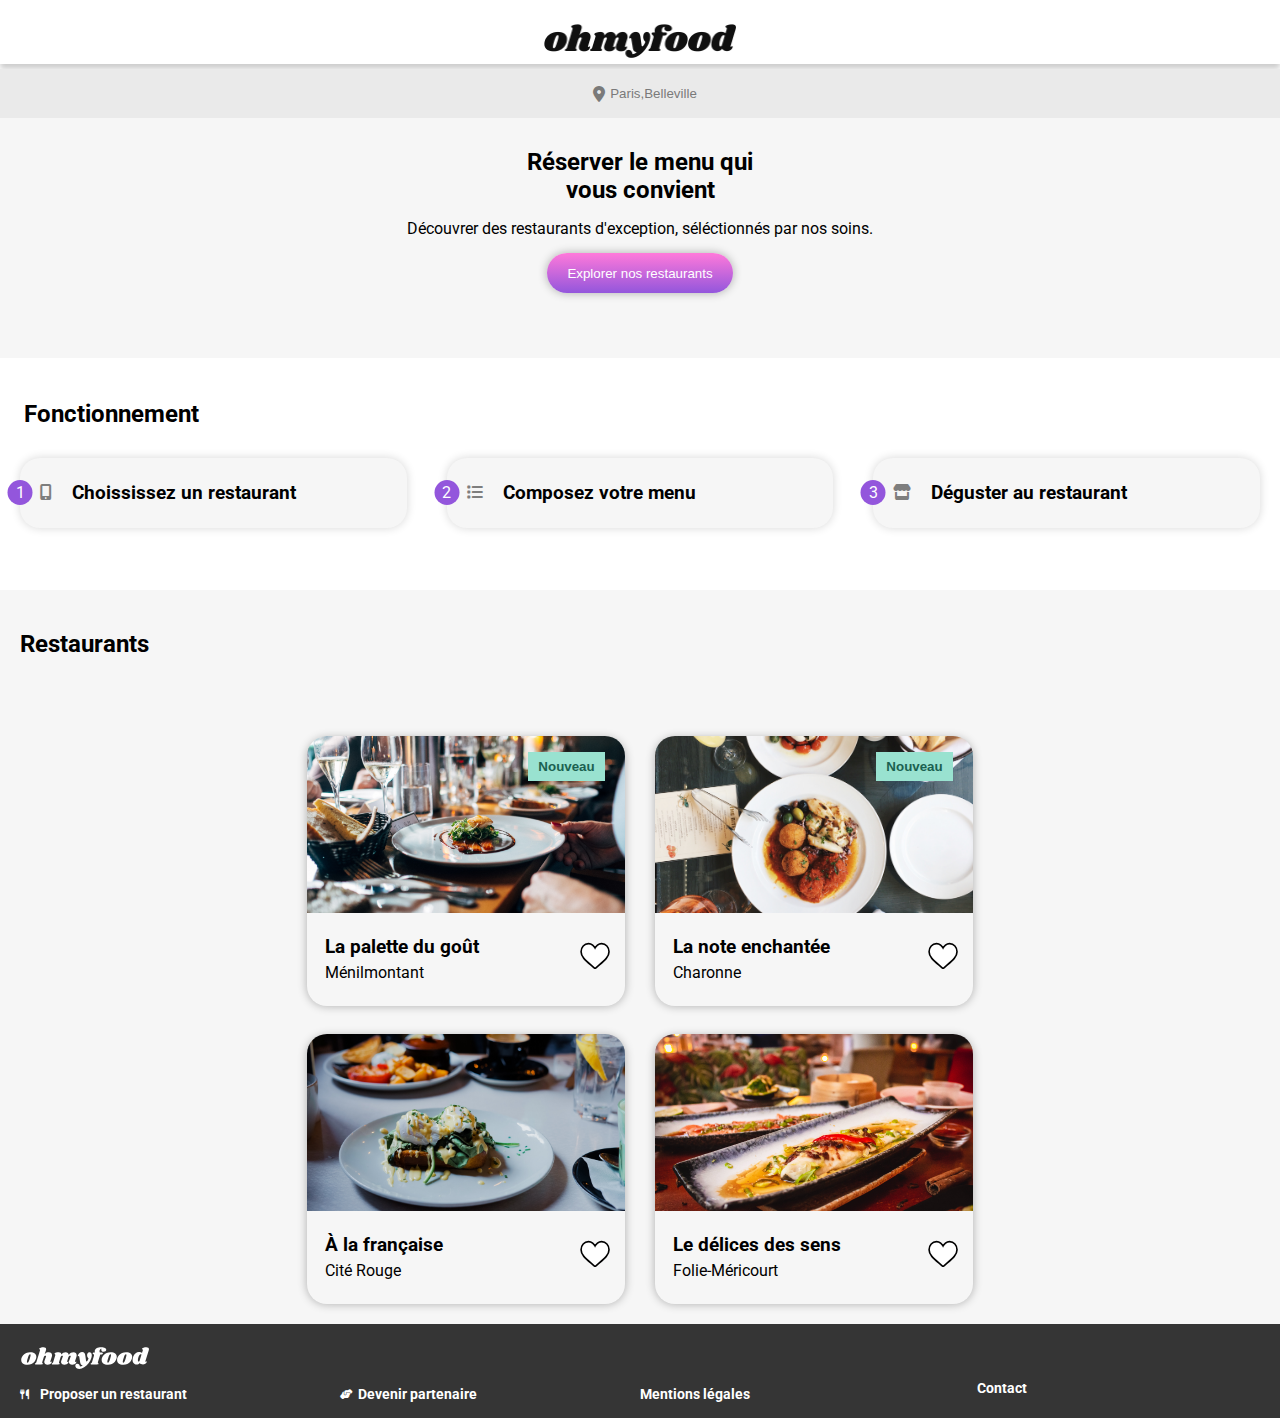
==== commit 5b6c0250: "projet fini" ====
--- a/index.html
+++ b/index.html
@@ -3,7 +3,7 @@
 <head>
     <meta charset="UTF-8">
     <meta name="viewport" content="width=device-width, initial-scale=1.0">
-    <link rel="stylesheet" href="css/scss/style.css">
+    <link rel="stylesheet" href="scss/style.css">
     <link rel="stylesheet" href="https://cdnjs.cloudflare.com/ajax/libs/font-awesome/6.1.2/css/all.min.css">
     <link rel="preconnect" href="https://fonts.gstatic.com">
     <link href="https://fonts.googleapis.com/css2?family=Roboto:ital,wght@0,300;0,400;0,500;0,700;1,300;1,400;1,500&display=swap" rel="stylesheet">
@@ -54,116 +54,124 @@
         <div class="sec2">
             <h2>Restaurants</h2>
             <div>
-                <a href="pages-menu/la-palette-du-goût.html" id="restaurant-card-1">
+                <a id="restaurant-card-1">
                     <div class="restaurant-card">
+                      <a href="pages-menu/la-palette-du-goût.html">
                         <img src="images/restaurants/restaurant1.jpg" class="image" alt="">
                         <button class="restaurant-card-new"><p>Nouveau</p></button>
                         <h3>La palette du goût</h3>
                         <p>Ménilmontant</p>
-                        <svg class="heart heart-full" viewBox="-20 0 550 550"  xml:space="preserve">
-                            <path d="M376,30c-27.783,0-53.255,8.804-75.707,26.168c-21.525,16.647-35.856,37.85-44.293,53.268
-                                     c-8.437-15.419-22.768-36.621-44.293-53.268C189.255,38.804,163.783,30,136,30C58.468,30,0,93.417,0,177.514
-                                     c0,90.854,72.943,153.015,183.369,247.118c18.752,15.981,40.007,34.095,62.099,53.414C248.38,480.596,252.12,482,256,482
-                                     s7.62-1.404,10.532-3.953c22.094-19.322,43.348-37.435,62.111-53.425C439.057,330.529,512,268.368,512,177.514
-                                     C512,93.417,453.532,30,376,30z"/>
-                          <defs>
-                            <linearGradient id="text-fill">
-                                  <stop offset="0%" stop-color="#9356DC" />
-                                  <stop offset="100%" stop-color="#FF79DA" />
-                            </linearGradient>
-                          </defs>                                   
-                        </svg>
-                
-                        <svg class="heart heart-empty" viewBox="-20 0 550 550"  xml:space="preserve">
-                            <path d="M376,30c-27.783,0-53.255,8.804-75.707,26.168c-21.525,16.647-35.856,37.85-44.293,53.268
-                                     c-8.437-15.419-22.768-36.621-44.293-53.268C189.255,38.804,163.783,30,136,30C58.468,30,0,93.417,0,177.514
-                                     c0,90.854,72.943,153.015,183.369,247.118c18.752,15.981,40.007,34.095,62.099,53.414C248.38,480.596,252.12,482,256,482
-                                     s7.62-1.404,10.532-3.953c22.094-19.322,43.348-37.435,62.111-53.425C439.057,330.529,512,268.368,512,177.514
-                                     C512,93.417,453.532,30,376,30z"/>
-                          <defs>
-                            <linearGradient>
-                                  <stop offset="0%" stop-color="#9356DC" />
-                                  <stop offset="100%" stop-color="#FF79DA" />
-                            </linearGradient>
-                          </defs>                                   
-                        </svg>
-                    </div>
-                </a>
-                <a href="pages-menu/la-note-enchantée.html" id="restaurant-card-2">
+                      </a>
+                        <svg class="heart heart-full" viewBox="-20 0 550 550"  xml:space="preserve">
+                            <path d="M376,30c-27.783,0-53.255,8.804-75.707,26.168c-21.525,16.647-35.856,37.85-44.293,53.268
+                                     c-8.437-15.419-22.768-36.621-44.293-53.268C189.255,38.804,163.783,30,136,30C58.468,30,0,93.417,0,177.514
+                                     c0,90.854,72.943,153.015,183.369,247.118c18.752,15.981,40.007,34.095,62.099,53.414C248.38,480.596,252.12,482,256,482
+                                     s7.62-1.404,10.532-3.953c22.094-19.322,43.348-37.435,62.111-53.425C439.057,330.529,512,268.368,512,177.514
+                                     C512,93.417,453.532,30,376,30z"/>
+                          <defs>
+                            <linearGradient id="text-fill">
+                                  <stop offset="0%" stop-color="#9356DC" />
+                                  <stop offset="100%" stop-color="#FF79DA" />
+                            </linearGradient>
+                          </defs>                                   
+                        </svg>
+                
+                        <svg class="heart heart-empty" viewBox="-20 0 550 550"  xml:space="preserve">
+                            <path d="M376,30c-27.783,0-53.255,8.804-75.707,26.168c-21.525,16.647-35.856,37.85-44.293,53.268
+                                     c-8.437-15.419-22.768-36.621-44.293-53.268C189.255,38.804,163.783,30,136,30C58.468,30,0,93.417,0,177.514
+                                     c0,90.854,72.943,153.015,183.369,247.118c18.752,15.981,40.007,34.095,62.099,53.414C248.38,480.596,252.12,482,256,482
+                                     s7.62-1.404,10.532-3.953c22.094-19.322,43.348-37.435,62.111-53.425C439.057,330.529,512,268.368,512,177.514
+                                     C512,93.417,453.532,30,376,30z"/>
+                          <defs>
+                            <linearGradient>
+                                  <stop offset="0%" stop-color="#9356DC" />
+                                  <stop offset="100%" stop-color="#FF79DA" />
+                            </linearGradient>
+                          </defs>                                   
+                        </svg>
+                    </div>
+                </a>
+                <a id="restaurant-card-2">
                     <div class="restaurant-card" >
+                      <a href="pages-menu/la-note-enchantée.html" >
                         <img src="images/restaurants/restaurant2.jpg" class="image" alt="">
                         <button class="restaurant-card-new"><p>Nouveau</p></button>
                         <h3>La note enchantée</h3>
                         <p>Charonne</p>
-                        <svg class="heart heart-full" viewBox="-20 0 550 550"  xml:space="preserve">
-                            <path d="M376,30c-27.783,0-53.255,8.804-75.707,26.168c-21.525,16.647-35.856,37.85-44.293,53.268
-                                     c-8.437-15.419-22.768-36.621-44.293-53.268C189.255,38.804,163.783,30,136,30C58.468,30,0,93.417,0,177.514
-                                     c0,90.854,72.943,153.015,183.369,247.118c18.752,15.981,40.007,34.095,62.099,53.414C248.38,480.596,252.12,482,256,482
-                                     s7.62-1.404,10.532-3.953c22.094-19.322,43.348-37.435,62.111-53.425C439.057,330.529,512,268.368,512,177.514
-                                     C512,93.417,453.532,30,376,30z"/>
-                          <defs>
-                            <linearGradient id="text-fill">
-                                  <stop offset="0%" stop-color="#9356DC" />
-                                  <stop offset="100%" stop-color="#FF79DA" />
-                            </linearGradient>
-                          </defs>                                   
-                        </svg>
-                
-                        <svg class="heart heart-empty" viewBox="-20 0 550 550"  xml:space="preserve">
-                            <path d="M376,30c-27.783,0-53.255,8.804-75.707,26.168c-21.525,16.647-35.856,37.85-44.293,53.268
-                                     c-8.437-15.419-22.768-36.621-44.293-53.268C189.255,38.804,163.783,30,136,30C58.468,30,0,93.417,0,177.514
-                                     c0,90.854,72.943,153.015,183.369,247.118c18.752,15.981,40.007,34.095,62.099,53.414C248.38,480.596,252.12,482,256,482
-                                     s7.62-1.404,10.532-3.953c22.094-19.322,43.348-37.435,62.111-53.425C439.057,330.529,512,268.368,512,177.514
-                                     C512,93.417,453.532,30,376,30z"/>
-                          <defs>
-                            <linearGradient>
-                                  <stop offset="0%" stop-color="#9356DC" />
-                                  <stop offset="100%" stop-color="#FF79DA" />
-                            </linearGradient>
-                          </defs>                                   
-                        </svg>
-                    </div>
-                </a>
-                
-                <a href="pages-menu/a-la-francaise.html" id="restaurant-card-3">
+                      </a>
+                        <svg class="heart heart-full" viewBox="-20 0 550 550"  xml:space="preserve">
+                            <path d="M376,30c-27.783,0-53.255,8.804-75.707,26.168c-21.525,16.647-35.856,37.85-44.293,53.268
+                                     c-8.437-15.419-22.768-36.621-44.293-53.268C189.255,38.804,163.783,30,136,30C58.468,30,0,93.417,0,177.514
+                                     c0,90.854,72.943,153.015,183.369,247.118c18.752,15.981,40.007,34.095,62.099,53.414C248.38,480.596,252.12,482,256,482
+                                     s7.62-1.404,10.532-3.953c22.094-19.322,43.348-37.435,62.111-53.425C439.057,330.529,512,268.368,512,177.514
+                                     C512,93.417,453.532,30,376,30z"/>
+                          <defs>
+                            <linearGradient id="text-fill">
+                                  <stop offset="0%" stop-color="#9356DC" />
+                                  <stop offset="100%" stop-color="#FF79DA" />
+                            </linearGradient>
+                          </defs>                                   
+                        </svg>
+                
+                        <svg class="heart heart-empty" viewBox="-20 0 550 550"  xml:space="preserve">
+                            <path d="M376,30c-27.783,0-53.255,8.804-75.707,26.168c-21.525,16.647-35.856,37.85-44.293,53.268
+                                     c-8.437-15.419-22.768-36.621-44.293-53.268C189.255,38.804,163.783,30,136,30C58.468,30,0,93.417,0,177.514
+                                     c0,90.854,72.943,153.015,183.369,247.118c18.752,15.981,40.007,34.095,62.099,53.414C248.38,480.596,252.12,482,256,482
+                                     s7.62-1.404,10.532-3.953c22.094-19.322,43.348-37.435,62.111-53.425C439.057,330.529,512,268.368,512,177.514
+                                     C512,93.417,453.532,30,376,30z"/>
+                          <defs>
+                            <linearGradient>
+                                  <stop offset="0%" stop-color="#9356DC" />
+                                  <stop offset="100%" stop-color="#FF79DA" />
+                            </linearGradient>
+                          </defs>                                   
+                        </svg>
+                    </div>
+                </a>
+                
+                <a id="restaurant-card-3">
                     <div class="restaurant-card" >
+                      <a href="pages-menu/a-la-francaise.html" >
                         <img src="images/restaurants/restaurant3.jpg" class="image" alt="">
                         <h3>À la française</h3>
                         <p>Cité Rouge</p>
-                        <svg class="heart heart-full" viewBox="-20 0 550 550"  xml:space="preserve">
-                            <path d="M376,30c-27.783,0-53.255,8.804-75.707,26.168c-21.525,16.647-35.856,37.85-44.293,53.268
-                                     c-8.437-15.419-22.768-36.621-44.293-53.268C189.255,38.804,163.783,30,136,30C58.468,30,0,93.417,0,177.514
-                                     c0,90.854,72.943,153.015,183.369,247.118c18.752,15.981,40.007,34.095,62.099,53.414C248.38,480.596,252.12,482,256,482
-                                     s7.62-1.404,10.532-3.953c22.094-19.322,43.348-37.435,62.111-53.425C439.057,330.529,512,268.368,512,177.514
-                                     C512,93.417,453.532,30,376,30z"/>
-                          <defs>
-                            <linearGradient id="text-fill">
-                                  <stop offset="0%" stop-color="#9356DC" />
-                                  <stop offset="100%" stop-color="#FF79DA" />
-                            </linearGradient>
-                          </defs>                                   
-                        </svg>
-                
-                        <svg class="heart heart-empty" viewBox="-20 0 550 550"  xml:space="preserve">
-                            <path d="M376,30c-27.783,0-53.255,8.804-75.707,26.168c-21.525,16.647-35.856,37.85-44.293,53.268
-                                     c-8.437-15.419-22.768-36.621-44.293-53.268C189.255,38.804,163.783,30,136,30C58.468,30,0,93.417,0,177.514
-                                     c0,90.854,72.943,153.015,183.369,247.118c18.752,15.981,40.007,34.095,62.099,53.414C248.38,480.596,252.12,482,256,482
-                                     s7.62-1.404,10.532-3.953c22.094-19.322,43.348-37.435,62.111-53.425C439.057,330.529,512,268.368,512,177.514
-                                     C512,93.417,453.532,30,376,30z"/>
-                          <defs>
-                            <linearGradient>
-                                  <stop offset="0%" stop-color="#9356DC" />
-                                  <stop offset="100%" stop-color="#FF79DA" />
-                            </linearGradient>
-                          </defs>                                   
-                        </svg>
-                    </div>
-                </a>
-                <a href="pages-menu/Le-délice-des-sens.html" id="restaurant-card-4">
+                      </a>
+                        <svg class="heart heart-full" viewBox="-20 0 550 550"  xml:space="preserve">
+                            <path d="M376,30c-27.783,0-53.255,8.804-75.707,26.168c-21.525,16.647-35.856,37.85-44.293,53.268
+                                     c-8.437-15.419-22.768-36.621-44.293-53.268C189.255,38.804,163.783,30,136,30C58.468,30,0,93.417,0,177.514
+                                     c0,90.854,72.943,153.015,183.369,247.118c18.752,15.981,40.007,34.095,62.099,53.414C248.38,480.596,252.12,482,256,482
+                                     s7.62-1.404,10.532-3.953c22.094-19.322,43.348-37.435,62.111-53.425C439.057,330.529,512,268.368,512,177.514
+                                     C512,93.417,453.532,30,376,30z"/>
+                          <defs>
+                            <linearGradient id="text-fill">
+                                  <stop offset="0%" stop-color="#9356DC" />
+                                  <stop offset="100%" stop-color="#FF79DA" />
+                            </linearGradient>
+                          </defs>                                   
+                        </svg>
+                
+                        <svg class="heart heart-empty" viewBox="-20 0 550 550"  xml:space="preserve">
+                            <path d="M376,30c-27.783,0-53.255,8.804-75.707,26.168c-21.525,16.647-35.856,37.85-44.293,53.268
+                                     c-8.437-15.419-22.768-36.621-44.293-53.268C189.255,38.804,163.783,30,136,30C58.468,30,0,93.417,0,177.514
+                                     c0,90.854,72.943,153.015,183.369,247.118c18.752,15.981,40.007,34.095,62.099,53.414C248.38,480.596,252.12,482,256,482
+                                     s7.62-1.404,10.532-3.953c22.094-19.322,43.348-37.435,62.111-53.425C439.057,330.529,512,268.368,512,177.514
+                                     C512,93.417,453.532,30,376,30z"/>
+                          <defs>
+                            <linearGradient>
+                                  <stop offset="0%" stop-color="#9356DC" />
+                                  <stop offset="100%" stop-color="#FF79DA" />
+                            </linearGradient>
+                          </defs>                                   
+                        </svg>
+                    </div>
+                </a>
+                <a id="restaurant-card-4">
                     <div class="restaurant-card" >
+                      <a href="pages-menu/Le-délice-des-sens.html">
                         <img src="images/restaurants/restaurant4.jpg" class="image" alt="">
                         <h3>Le délices des sens</h3>
                         <p>Folie-Méricourt</p>
+                      </a>
                         <svg class="heart heart-full" viewBox="-20 0 550 550"  xml:space="preserve">
                             <path d="M376,30c-27.783,0-53.255,8.804-75.707,26.168c-21.525,16.647-35.856,37.85-44.293,53.268
                                      c-8.437-15.419-22.768-36.621-44.293-53.268C189.255,38.804,163.783,30,136,30C58.468,30,0,93.417,0,177.514
--- a/scss/style.css
+++ b/scss/style.css
@@ -0,0 +1,1057 @@
+header div:first-child {
+  display: flex;
+  flex-direction: column;
+  justify-content: center;
+  align-items: center;
+}
+
+header div:first-child img {
+  margin: 0 auto;
+}
+
+.spinner {
+  height: 100%;
+  background: white;
+  margin: auto;
+  position: fixed;
+  top: 0;
+  left: 0;
+  right: 0;
+  bottom: 0;
+  z-index: 20;
+  -webkit-animation: spinner 2s linear;
+          animation: spinner 2s linear;
+  visibility: hidden;
+}
+.spinner__border {
+  display: flex;
+  justify-content: center;
+  align-items: center;
+  border: 10px solid transparent;
+  border-top: 10px solid #b997e3;
+  border-bottom: 10px solid rgb(105, 16, 105);
+  border-radius: 50%;
+  width: 100px;
+  height: 100px;
+  margin: auto;
+  position: fixed;
+  top: 0;
+  left: 0;
+  right: 0;
+  bottom: 0;
+  -webkit-animation: spinner-border 2s linear;
+          animation: spinner-border 2s linear;
+  z-index: 10;
+  visibility: hidden;
+}
+.spinner__center {
+  width: 15px;
+  height: 15px;
+  border-radius: 50%;
+  background-color: #31957c;
+}
+
+@-webkit-keyframes spinner {
+  0% {
+    visibility: visible;
+    opacity: 0.9;
+  }
+  70% {
+    opacity: 0.9;
+  }
+  100% {
+    opacity: 0;
+    visibility: hidden;
+  }
+}
+
+@keyframes spinner {
+  0% {
+    visibility: visible;
+    opacity: 0.9;
+  }
+  70% {
+    opacity: 0.9;
+  }
+  100% {
+    opacity: 0;
+    visibility: hidden;
+  }
+}
+@-webkit-keyframes spinner-border {
+  0% {
+    visibility: visible;
+    opacity: 1;
+  }
+  70% {
+    opacity: 1;
+  }
+  100% {
+    transform: rotate(360deg);
+    opacity: 0;
+    visibility: hidden;
+  }
+}
+@keyframes spinner-border {
+  0% {
+    visibility: visible;
+    opacity: 1;
+  }
+  70% {
+    opacity: 1;
+  }
+  100% {
+    transform: rotate(360deg);
+    opacity: 0;
+    visibility: hidden;
+  }
+}
+body > footer > a {
+  text-decoration: none;
+}
+
+body > footer > a > h4 {
+  color: white;
+  margin-left: 17px;
+  margin-top: 7px;
+}
+
+body {
+  font-family: "Roboto", sans-serif;
+  padding: 0;
+  margin: 0;
+}
+
+body > main > div.sec2 > div {
+  margin: 0 auto;
+}
+
+header div:first-child {
+  box-shadow: 0px 5px 6px 0px rgba(0, 0, 0, 0.2);
+  height: 64px;
+}
+header div:first-child img {
+  width: 40%;
+  margin-top: 18px;
+}
+header div:nth-child(2) {
+  display: flex;
+  justify-content: center;
+  align-items: center;
+  background-color: #EAEAEA;
+  color: #7a7a7a;
+  margin-top: 5px;
+  height: 49px;
+}
+header div:nth-child(2) input {
+  width: 146px;
+  border: none;
+  height: 25px;
+  background-color: #EAEAEA;
+  color: #7a7a7a;
+  text-align: center;
+  width: 139px;
+}
+
+header div:nth-child(3) {
+  background-color: #F6F6F6;
+  height: 240px;
+}
+header div:nth-child(3) h1 {
+  font-size: 24px;
+  text-align: center;
+  padding-top: 30px;
+  max-width: 250px;
+  margin: 0 auto;
+}
+header div:nth-child(3) p {
+  text-align: center;
+  margin: 15px 20px;
+}
+header div:nth-child(3) button {
+  margin: 0 auto;
+  display: flex;
+  opacity: 1;
+  background: linear-gradient(180deg, #ff79da 0%, #9356dc 100%);
+  color: white;
+  padding: 0 20px;
+  height: 40px;
+  align-items: center;
+  border: none;
+  border-radius: 200px;
+  box-shadow: 0px 0px 10px 0px rgba(0, 0, 0, 0.3);
+}
+header div:nth-child(3) button:hover {
+  opacity: 0.8;
+  cursor: pointer;
+  transition: 0.3s;
+  box-shadow: 0px 0px 10px 0px rgba(0, 0, 0, 0.6);
+}
+
+.categorie-restaurant {
+  background-color: #F6F6F6;
+  display: flex;
+  align-items: center;
+  background: #f6f6f6;
+  height: auto;
+  width: auto;
+  margin: 10px 20px;
+  border-radius: 20px;
+  position: relative;
+  box-shadow: 0px 0px 10px 0px rgba(0, 0, 0, 0.16);
+}
+
+.categorie-restaurant:hover {
+  filter: brightness(87%);
+  opacity: 0.8;
+  cursor: pointer;
+  transition: 0.3s;
+  filter: brightness(87%);
+  background: white;
+}
+
+.process-number {
+  background-color: #9356DC;
+  color: white;
+  position: absolute;
+  padding: 3px 8px 3px 8px;
+  border-radius: 500px;
+  transform: translateX(-50%);
+}
+
+.process-icon {
+  color: #7E7E7E;
+  margin: 0 20px;
+}
+
+.categorie-restaurant:hover .process-icon {
+  color: #c23cc2;
+}
+
+.sec1 {
+  display: flex;
+  justify-content: center;
+  flex-direction: column;
+}
+
+.sec2 {
+  margin-top: 52px;
+  background: #f6f6f6;
+  padding: 20px;
+  display: flex;
+  justify-content: center;
+  align-items: center;
+  flex-direction: column;
+  align-items: flex-start;
+}
+
+.image {
+  -o-object-fit: cover;
+     object-fit: cover;
+  height: 177px;
+  width: 100%;
+  border-radius: 20px 20px 0 0;
+  margin-top: -25px;
+}
+
+body > header > a > i {
+  width: 50px;
+  height: 50px;
+  position: absolute;
+  left: 35px;
+  top: 23px;
+  font-size: 25px;
+  color: black;
+}
+
+.restaurant-card {
+  position: relative;
+  display: flex;
+  flex-direction: column;
+  justify-content: center;
+  -webkit-box-align: end;
+  -ms-flex-align: end;
+  width: 318px;
+  border-radius: 20px;
+  transform: scale(1);
+  box-shadow: 0px 0px 10px 0px rgba(0, 0, 0, 0.3);
+  height: 268px;
+  margin: 36px 0 68px 0;
+}
+
+.restaurant-card-new {
+  display: flex;
+  justify-content: center;
+  align-items: center;
+  position: absolute;
+  background: #99e2d0;
+  top: 14px;
+  right: 20px;
+  height: 29px;
+  width: 77px;
+  border: none;
+}
+
+.restaurant-card-new p {
+  color: #1b6150;
+  padding: 10px 20px;
+  margin: 0;
+  font-weight: bold;
+}
+
+.fa-solid.fa-location-dot {
+  padding-right: 15px;
+  position: relative;
+  left: 38px;
+}
+
+.sec1 h2 {
+  margin-top: 42px;
+  margin-left: 24px;
+}
+
+.restaurant-card h3 {
+  margin-left: 18px;
+}
+
+body > main > div.sec2 > div > div > p {
+  margin-top: -13px;
+  margin-left: 18px;
+}
+
+.restaurant-card i {
+  width: 2px;
+  position: relative;
+  top: -41px;
+  left: 274px;
+  font-size: 27px;
+}
+
+#footer {
+  margin-top: 0px;
+  background-color: #353535;
+  height: 176px;
+  color: white;
+}
+
+footer svg {
+  color: white;
+}
+
+footer img {
+  width: 26%;
+  padding: 21px 0 0 21px;
+}
+
+footer div {
+  display: flex;
+  align-items: center;
+}
+
+body > footer > div:nth-child(2) > i {
+  font-size: 10px;
+  padding-right: 11px;
+  margin-left: 20px;
+}
+
+body > footer > div:nth-child(3) > i {
+  font-size: 10px;
+  padding-right: 5px;
+  margin-left: 20px;
+}
+
+footer h4 {
+  font-size: 14px;
+}
+
+body > footer > div:nth-child(3) {
+  margin-top: -28px;
+}
+
+body > footer > h4:nth-child(4) {
+  margin: -12px 0 0px 19px;
+}
+
+body > footer > h4:nth-child(5) {
+  margin: 4px 0 0px 19px;
+}
+
+body > main > div.sec2 > div > div > a {
+  text-decoration: none;
+  color: black;
+}
+
+body > main > div.sec2 > div > div > a > p {
+  margin: -14px 0 0 18px;
+}
+
+i.fa-regular.fa-heart {
+  width: 2px;
+  position: relative;
+  top: -41px;
+  left: 274px;
+  font-size: 27px;
+}
+
+i.fa-regular.fa-heart {
+  width: 2px;
+  position: relative;
+  top: -41px;
+  left: 274px;
+  font-size: 27px;
+}
+
+.heart {
+  width: 30px;
+  stroke-width: 30;
+  stroke: black;
+  fill: white;
+  cursor: pointer;
+}
+
+body > main > div.sec2 > div > div > svg.heart.heart-full {
+  position: absolute;
+  top: 204px;
+  left: 273px;
+  fill: url(#text-fill);
+  stroke: none;
+}
+
+.heart-empty {
+  width: 30px;
+  position: absolute;
+  top: 204px;
+  left: 273px;
+}
+.heart-empty:hover {
+  opacity: 0;
+  transition: 0.5s;
+}
+
+.image-1 {
+  height: 90vh;
+  margin-top: 0;
+  width: 100%;
+  height: 309px;
+  -o-object-fit: cover;
+  object-fit: cover;
+}
+
+body > header > a > i {
+  margin-top: -9px;
+  font-size: 20px;
+}
+
+.logo {
+  width: 30%;
+  padding: 15px;
+  display: flex;
+  margin: 0 auto;
+}
+
+.menu__sec1 {
+  height: 1211px;
+  width: 100%;
+  border-radius: 30px 30px 0 0;
+  background-color: #F6F6F6;
+  position: relative;
+  top: -135px;
+}
+.menu__sec1 h1 {
+  margin-left: 20px;
+  font-family: "Shrikhand", cursive;
+  font-size: 24px;
+  font-weight: bold;
+  position: relative;
+  top: 22px;
+}
+
+#sec1 {
+  height: 1295px;
+}
+
+.heart {
+  width: 30px;
+  stroke-width: 30;
+  stroke: black;
+  fill: white;
+  cursor: pointer;
+}
+
+.heart-full-2 {
+  position: absolute;
+  top: 24px;
+  left: 90%;
+  fill: url(#text-fill);
+  stroke: none;
+}
+
+.heart-empty-2 {
+  width: 30px;
+  position: absolute;
+  top: 24px;
+  left: 90%;
+}
+.heart-empty-2:hover {
+  opacity: 0;
+  transition: 0.5s;
+}
+
+body > div > div.menu__sec2 > h2:nth-child(1), #sec1 > div.menu__sec2 > h2:nth-child(1) {
+  margin-left: 20px;
+  margin-top: 48px;
+  font-weight: 400;
+  text-transform: uppercase;
+  font-size: 19px;
+}
+body > div > div.menu__sec2 > h2:nth-child(1)::after, #sec1 > div.menu__sec2 > h2:nth-child(1)::after {
+  content: "";
+  width: 50px;
+  height: 4px;
+  background: #99e2d0;
+  position: absolute;
+  z-index: 20;
+  top: 108px;
+  left: 21px;
+  bottom: -8px;
+}
+
+body > div > div.menu__sec2 > h2:nth-child(3), #sec1 > div.menu__sec2 > h2:nth-child(3) {
+  margin-left: 20px;
+  margin-top: 48px;
+  font-weight: 400;
+  text-transform: uppercase;
+  font-size: 19px;
+}
+body > div > div.menu__sec2 > h2:nth-child(3)::after, #sec1 > div.menu__sec2 > h2:nth-child(3)::after {
+  content: "";
+  width: 50px;
+  height: 4px;
+  background: #99e2d0;
+  position: absolute;
+  z-index: 20;
+  top: 446px;
+  left: 21px;
+  bottom: -8px;
+}
+
+#sec1 > div.menu__sec2 > h2:nth-child(3)::after {
+  top: 537px;
+}
+
+body > div > div.menu__sec2 > h2:nth-child(5), #sec1 > div.menu__sec2 > h2:nth-child(5) {
+  margin-left: 20px;
+  margin-top: 48px;
+  font-weight: 400;
+  text-transform: uppercase;
+  font-size: 19px;
+}
+body > div > div.menu__sec2 > h2:nth-child(5)::after, #sec1 > div.menu__sec2 > h2:nth-child(5)::after {
+  content: "";
+  width: 50px;
+  height: 4px;
+  background: #99e2d0;
+  position: absolute;
+  z-index: 20;
+  top: 785px;
+  left: 21px;
+  bottom: -8px;
+}
+
+#sec1 > div.menu__sec2 > h2:nth-child(5)::after {
+  top: 876px;
+}
+
+.menu__case__dish {
+  white-space: nowrap;
+  overflow: hidden;
+  position: relative;
+  cursor: pointer;
+  overflow: hidden;
+  display: flex;
+  flex-direction: column;
+  justify-content: space-between;
+  align-items: center;
+  width: 100%;
+  font-size: 16px;
+  height: 70px;
+  border-radius: 15px;
+  background-color: white;
+  box-shadow: 5px 5px 15px 5px rgba(0, 0, 0, 0.1);
+}
+.menu__case__dish p {
+  margin: 0;
+  text-overflow: ellipsis;
+  overflow: hidden;
+}
+.menu__case__dish-title {
+  font-weight: bold;
+}
+.menu__case__price {
+  position: relative;
+  left: 85%;
+  top: -40px;
+  padding-right: 20px;
+  font-weight: bold;
+  padding-left: 7px;
+  width: 20px;
+}
+
+div.menu__case__dish-title > p {
+  position: absolute;
+  top: 19px;
+  left: 17px;
+}
+
+div.menu__grid__case:hover > div.dish-and-price > div.menu__case__dish > div.menu__case__dish-title > p {
+  width: 225px;
+}
+
+div.menu__case__dish-subtitle > p {
+  position: absolute;
+  top: 38px;
+  left: 17px;
+  width: 273px;
+}
+
+.dish-and-price {
+  margin-left: 20px;
+  width: 90%;
+  margin-top: 20px;
+}
+
+.menu__contain-button {
+  display: flex;
+  justify-content: center;
+  align-items: center;
+  width: 100%;
+}
+.menu__button {
+  opacity: 1;
+  background: linear-gradient(180deg, rgb(35, 20, 171) 0%, rgb(116, 170, 130) 100%);
+  color: white;
+  padding: 0 20px;
+  border-radius: 200px;
+  box-shadow: 0px 0px 10px 0px rgba(0, 0, 0, 0.3);
+  padding: 10px 20px;
+  z-index: 20;
+  margin-top: 35px;
+  font-size: 18px;
+  background: linear-gradient(180deg, rgb(255, 121, 218) 0%, rgb(147, 86, 220) 100%);
+}
+.menu__button:hover {
+  opacity: 0.8;
+  cursor: pointer;
+  transition: 0.3s;
+  box-shadow: 0px 0px 10px 0px rgba(0, 0, 0, 0.6);
+}
+
+#button-1 {
+  margin-top: -9px;
+}
+
+footer {
+  margin-top: -136px;
+  background-color: #353535;
+  height: 176px;
+  color: white;
+}
+
+.menu__grid__case {
+  -webkit-animation: fadeInAnimation ease 5s;
+          animation: fadeInAnimation ease 5s;
+}
+
+@-webkit-keyframes fadeInAnimation {
+  0% {
+    opacity: 0;
+    visibility: hidden;
+  }
+  100% {
+    opacity: 1;
+  }
+}
+
+@keyframes fadeInAnimation {
+  0% {
+    opacity: 0;
+    visibility: hidden;
+  }
+  100% {
+    opacity: 1;
+  }
+}
+#case-1 {
+  -webkit-animation-delay: 0.8s;
+          animation-delay: 0.8s;
+}
+
+#case-2 {
+  -webkit-animation-delay: 0.9s;
+          animation-delay: 0.9s;
+}
+
+#case-3 {
+  -webkit-animation-delay: 1s;
+          animation-delay: 1s;
+}
+
+#case-4 {
+  -webkit-animation-delay: 1.1s;
+          animation-delay: 1.1s;
+}
+
+#case-5 {
+  -webkit-animation-delay: 1.2s;
+          animation-delay: 1.2s;
+}
+
+#case-6 {
+  -webkit-animation-delay: 1.3s;
+          animation-delay: 1.3s;
+}
+
+#case-7 {
+  -webkit-animation-delay: 1.4s;
+          animation-delay: 1.4s;
+}
+
+#case-8 {
+  -webkit-animation-delay: 1.5s;
+          animation-delay: 1.5s;
+}
+
+#case-9 {
+  -webkit-animation-delay: 1.6s;
+          animation-delay: 1.6s;
+}
+
+.menu__grid__case {
+  position: relative;
+  cursor: pointer;
+  overflow: hidden;
+  display: flex;
+  justify-content: space-between;
+  align-items: center;
+  width: 100%;
+  height: 70px;
+  border-radius: 15px;
+  margin-bottom: 21px;
+}
+.menu__grid__case:hover .validation__box {
+  display: flex;
+  justify-content: center;
+  align-items: center;
+  -webkit-animation: slide-left 0.5s ease;
+          animation: slide-left 0.5s ease;
+  transform-origin: right;
+}
+.menu__grid__case:hover .menu__case__price {
+  -webkit-animation: slides-left 0.5s cubic-bezier(0.25, 0.46, 0.45, 0.94) both;
+          animation: slides-left 0.5s cubic-bezier(0.25, 0.46, 0.45, 0.94) both;
+}
+.menu__grid__case .validation__box {
+  display: none;
+  position: absolute;
+  background: #31957c;
+  border-radius: 0 15px 15px 0;
+  right: 4%;
+  padding: 0 13px;
+  height: 100%;
+}
+.menu__grid__case .validation__box i {
+  font-size: 30px;
+  color: white;
+  transform: rotate(180deg);
+  -webkit-animation: rotate 0.5s both;
+          animation: rotate 0.5s both;
+}
+
+.menu__grid__case:hover .menu__case__dish p {
+  margin: 0;
+  text-overflow: ellipsis;
+  overflow: hidden;
+  width: 222px;
+}
+
+@-webkit-keyframes rotate {
+  0% {
+    transform: rotate(0);
+  }
+  100% {
+    transform: rotate(360deg);
+  }
+}
+
+@keyframes rotate {
+  0% {
+    transform: rotate(0);
+  }
+  100% {
+    transform: rotate(360deg);
+  }
+}
+@-webkit-keyframes slide-left {
+  0% {
+    transform: scaleX(0);
+  }
+  100% {
+    transform: scaleX(-50px);
+  }
+}
+@keyframes slide-left {
+  0% {
+    transform: scaleX(0);
+  }
+  100% {
+    transform: scaleX(-50px);
+  }
+}
+@-webkit-keyframes slides-left {
+  0% {
+    transform: translateX(0);
+  }
+  100% {
+    transform: translateX(-50px);
+  }
+}
+@keyframes slides-left {
+  0% {
+    transform: translateX(0);
+  }
+  100% {
+    transform: translateX(-50px);
+  }
+}
+@media screen and (min-width: 800px) {
+  header div:first-child img {
+    width: 15%;
+    margin-top: 18px;
+  }
+  .sec1 {
+    display: grid;
+    grid-template-columns: 1fr 1fr 1fr;
+    grid-template-rows: 1fr 1fr;
+    grid-template-areas: "fonc fonc fonc" "restaurant-1 restaurant-2 restaurant-3";
+  }
+  .sec1 h2 {
+    grid-area: fonc;
+  }
+  #restaurant-1 {
+    grid-area: restaurant-1;
+  }
+  #restaurant-2 {
+    grid-area: restaurant-2;
+  }
+  #restaurant-3 {
+    grid-area: restaurant-3;
+  }
+  body > main > div.sec2 > div {
+    display: grid;
+    grid-template-columns: 1fr 1fr;
+    grid-template-rows: 1fr 1fr;
+    grid-template-areas: "restaurant-card-1 restaurant-card-2" "restaurant-card-3 restaurant-card-4";
+    justify-items: center;
+    grid-gap: 30px;
+    margin: auto;
+  }
+  #restaurant-card-1 {
+    grid-area: restaurant-card-1;
+  }
+  #restaurant-card-2 {
+    grid-area: restaurant-card-2;
+  }
+  #restaurant-card-3 {
+    grid-area: restaurant-card-3;
+  }
+  #restaurant-card-4 {
+    grid-area: restaurant-card-4;
+  }
+  .restaurant-card {
+    margin: 0;
+  }
+  #footer {
+    display: grid;
+    grid-template-columns: 25% 25% 25% 25%;
+    grid-template-rows: 50% 50%;
+    grid-template-areas: "logo-1 logo-1 logo-1 logo-1" "prop-restaurant partenariat mention contact";
+    align-items: center;
+    margin: 0;
+    height: 94px;
+  }
+  #footer > img {
+    width: 10%;
+    grid-area: logo-1;
+  }
+  #footer > div:nth-child(2) {
+    grid-area: prop-restaurant;
+    margin: 0;
+  }
+  #footer > div:nth-child(3) {
+    grid-area: partenariat;
+    margin: 0;
+  }
+  #footer > h4:nth-child(4) {
+    grid-area: mention;
+    margin: 0;
+  }
+  #footer > a > h4:nth-child(5) {
+    grid-area: contact;
+    margin: 0;
+  }
+}
+@media screen and (min-width: 464px) {
+  .logo {
+    width: 114px;
+  }
+  .menu__case__price {
+    position: relative;
+    left: 88%;
+    top: -40px;
+    padding-right: 20px;
+    font-weight: bold;
+    padding-left: 7px;
+    width: 20px;
+  }
+  .menu__grid__case .validation__box {
+    display: none;
+    position: absolute;
+    background: #31957c;
+    border-radius: 0 15px 15px 0;
+    right: 8%;
+    padding: 0 13px;
+    height: 100%;
+  }
+  .menu__grid__case {
+    width: 105%;
+  }
+}
+@media screen and (min-width: 1285px) {
+  div.menu__case__dish-subtitle > p {
+    position: absolute;
+    top: 38px;
+    left: 17px;
+    width: 400px;
+  }
+  .menu__grid__case:hover .menu__case__dish p {
+    width: 295px;
+  }
+  body > header > a > i {
+    width: 50px;
+    height: 50px;
+    position: absolute;
+    left: 35px;
+    top: 23px;
+    font-size: 25px;
+    color: black;
+  }
+  body > div > div:nth-child(1) > svg.heart.heart-full-2, body > div > div:nth-child(1) > svg.heart.heart-empty-2 {
+    margin-left: 73px;
+  }
+  .menu__grid__case .validation__box {
+    display: none;
+    position: absolute;
+    background: #31957c;
+    border-radius: 0 15px 15px 0;
+    right: 4%;
+    padding: 0 13px;
+    height: 100%;
+  }
+  .dish-and-price {
+    width: 91%;
+  }
+  .menu__grid__case {
+    margin-bottom: 26px;
+    width: 100%;
+  }
+  .menu__case__price {
+    left: 88%;
+    margin-top: 10px;
+    font-size: 14px;
+  }
+  .menu__sec1 {
+    height: 566px;
+  }
+  #sec1 {
+    height: 700px;
+  }
+  .menu__sec2 {
+    display: grid;
+    grid-template-columns: 1fr 1fr 1fr;
+    grid-template-rows: 0.1fr 0.1fr;
+    grid-template-areas: "titre-1 titre-2 titre-3" "case-1 case-2 case-3";
+    align-items: center;
+  }
+  body > div > div.menu__sec2 > h2:nth-child(1), #sec1 > div.menu__sec2 > h2:nth-child(1) {
+    grid-area: titre-1;
+    margin-top: 22px;
+  }
+  body > div > div.menu__sec2 > h2:nth-child(1)::after, #sec1 > div.menu__sec2 > h2:nth-child(1)::after {
+    top: 100px;
+  }
+  body > div > div.menu__sec2 > h2:nth-child(3), #sec1 > div.menu__sec2 > h2:nth-child(3) {
+    grid-area: titre-2;
+    margin-top: 22px;
+  }
+  body > div > div.menu__sec2 > h2:nth-child(3)::after, #sec1 > div.menu__sec2 > h2:nth-child(3)::after {
+    top: 100px;
+    left: 34.7%;
+  }
+  body > div > div.menu__sec2 > h2:nth-child(5), #sec1 > div.menu__sec2 > h2:nth-child(5) {
+    grid-area: titre-3;
+    margin-top: 22px;
+  }
+  body > div > div.menu__sec2 > h2:nth-child(5)::after, #sec1 > div.menu__sec2 > h2:nth-child(5)::after {
+    top: 100px;
+    left: 68.2%;
+  }
+  body > div > div.menu__sec2 > div:nth-child(2) {
+    grid-area: case-1;
+  }
+  body > div > div.menu__sec2 > div:nth-child(4) {
+    grid-area: case-2;
+  }
+  body > div > div.menu__sec2 > div:nth-child(6) {
+    grid-area: case-3;
+  }
+  .logo {
+    width: 13%;
+  }
+  .image-1 {
+    height: 90vh;
+    margin-top: 0;
+    width: 100%;
+    height: 309px;
+    -o-object-fit: cover;
+    object-fit: cover;
+  }
+  footer {
+    display: grid;
+    grid-template-columns: 25% 25% 25% 25%;
+    grid-template-rows: 50% 50%;
+    grid-template-areas: "logo-1 logo-1 logo-1 logo-1" "prop-restaurant partenariat mention contact";
+    align-items: center;
+    margin: -132px 0 0 0;
+    height: 94px;
+  }
+  footer > img {
+    width: 10%;
+    grid-area: logo-1;
+  }
+  footer > div:nth-child(2) {
+    grid-area: prop-restaurant;
+    margin: 0;
+  }
+  body > footer > div:nth-child(3) {
+    grid-area: partenariat;
+    margin: 0;
+  }
+  body > footer > h4:nth-child(4) {
+    grid-area: mention;
+    margin: 0;
+  }
+  body > footer > a > h4 {
+    grid-area: contact;
+    margin: 0;
+  }
+}/*# sourceMappingURL=style.css.map */